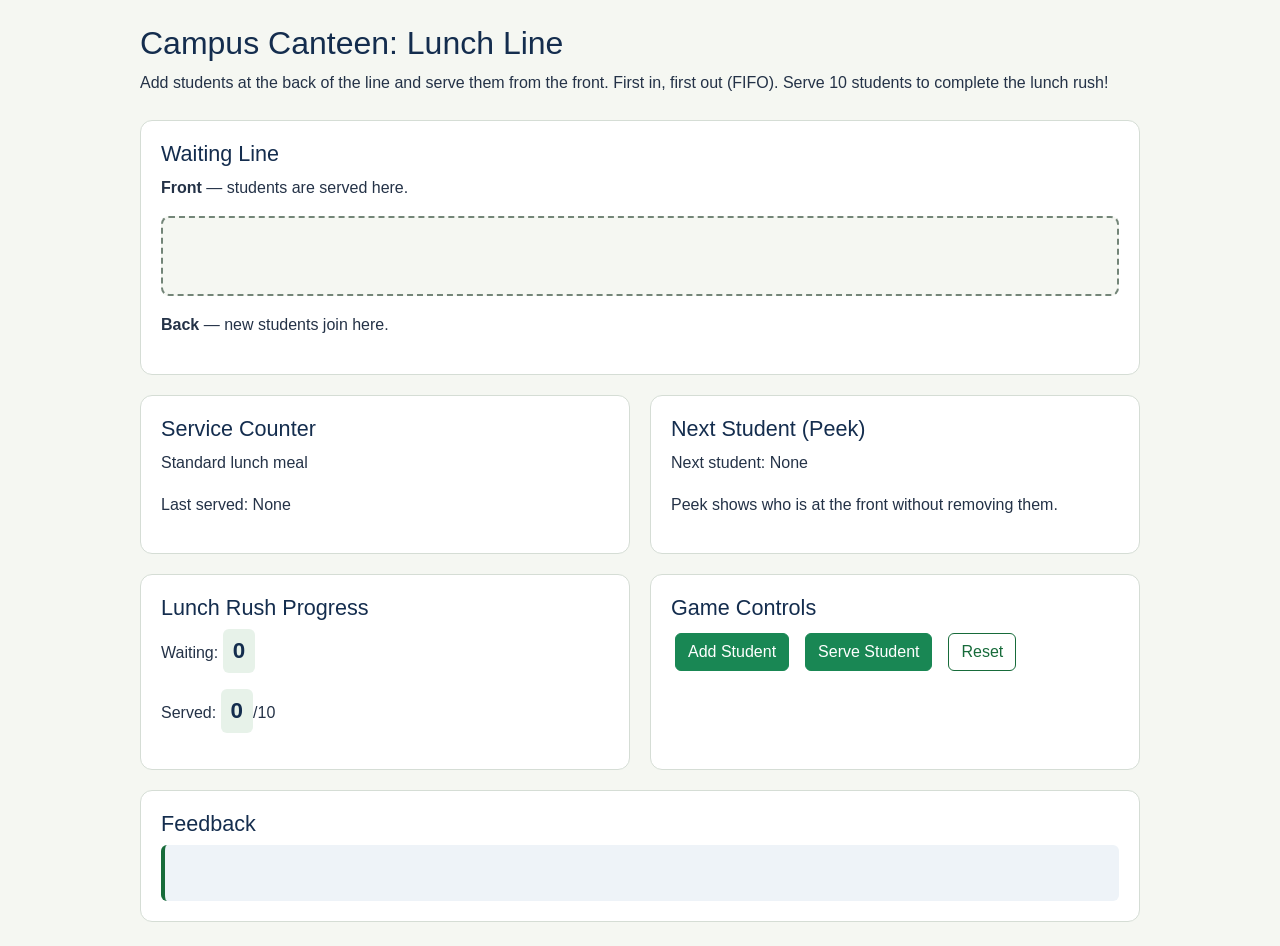
==== index.html @ f8a42c88 "Bring local Bootstrap and jQuery into Add Student branch" ====
<!DOCTYPE html>
<html lang="en">
<head>
    <meta charset="UTF-8">
    <meta name="viewport" content="width=device-width, initial-scale=1.0">
    <title>Campus Canteen: Lunch Line</title>
    <link rel="stylesheet" href="css/vendor/bootstrap.min.css">
    <link rel="stylesheet" href="css/style.css">
    <script src="js/vendor/jquery-3.6.3.js" defer></script>
    <script src="js/game.js" defer></script>
</head>
<body>
    <header>
        <h1>Campus Canteen: Lunch Line</h1>
        <p>
        Add students at the back of the line and serve them from the front.
        First in, first out (FIFO). Serve 10 students to complete the lunch rush!
        </p>
    </header>

    <main>
        <section aria-labelledby="waiting-line-heading">
            <h2 id="waiting-line-heading">Waiting Line</h2>

            <p><strong>Front</strong> — students are served here.</p>

            <ol id="waiting-line"></ol>

            <p><strong>Back</strong> — new students join here.</p>
        </section>
        <section aria-labelledby="service-counter-heading">
            <h2 id="service-counter-heading">Service Counter</h2>
            <p>Standard lunch meal</p>
            <p>Last served: <span id="last-served">None</span></p>
        </section>

        <section aria-labelledby="next-student-heading">
            <h2 id="next-student-heading">Next Student (Peek)</h2>
            <p>Next student: <span id="next-student">None</span></p>
            <p>Peek shows who is at the front without removing them.</p>
        </section>

        <section aria-labelledby="progress-heading">
            <h2 id="progress-heading">Lunch Rush Progress</h2>
            <p>Waiting: <span id="waiting-count">0</span></p>
            <p>Served: <span id="served-count">0</span>/10</p>
        </section>

        <section aria-labelledby="controls-heading">
            <h2 id="controls-heading">Game Controls</h2>

            <div class="d-flex flex-column flex-sm-row flex-wrap gap-2">
                <button type="button" id="add-student" class="btn btn-success">
                Add Student
                </button>

                <button type="button" id="serve-student" class="btn btn-success">
                Serve Student
                </button>

                <button type="button" id="reset-game" class="btn btn-outline-success">
                Reset
                </button>
            </div>
        </section>

        <section aria-labelledby="feedback-heading">
            <h2 id="feedback-heading">Feedback</h2>
            <p id="feedback-message" role="status"></p>
        </section>

        </main>
    </body>
</html>
---- css/style.css ----
* {
  box-sizing: border-box;
}

body {
  margin: 0;
  padding: 24px 16px;
  background-color: #f5f7f2;
  color: #243247;
  font-family: Arial, Helvetica, sans-serif;
  line-height: 1.6;
}

header,
main {
  max-width: 1000px;
  margin-inline: auto;
}

header {
  margin-bottom: 24px;
}

h1,
h2 {
  color: #142d4e;
  line-height: 1.2;
}

h1 {
  font-size: 2rem;
}

h2 {
  margin-top: 0;
  font-size: 1.35rem;
}

section {
  margin-bottom: 20px;
  padding: 20px;
  background-color: #ffffff;
  border: 1px solid #d5ddd5;
  border-radius: 12px;
}

button {
  font: inherit;
  font-weight: bold;
  background-color: #176b3a;
  color: #ffffff;
  border: 2px solid transparent;
  border-radius: 8px;
  padding: 12px 18px;
  margin: 4px;
  max-width: 100%;
  cursor: pointer;
}

button:hover {
  background-color: #10512b;
}

button:focus-visible {
  outline: 3px solid #142d4e;
  outline-offset: 3px;
}

#reset-game {
  background-color: #ffffff;
  color: #176b3a;
  border-color: #176b3a;
}

#reset-game:hover {
  background-color: #e7f2e9;
}

#waiting-count,
#served-count {
  display: inline-block;
  min-width: 2ch;
  padding: 4px 10px;
  background-color: #e7f2e9;
  color: #142d4e;
  border-radius: 6px;
  font-size: 1.4rem;
  font-weight: bold;
  text-align: center;
}

#feedback-message {
  min-height: 3.5rem;
  margin-bottom: 0;
  padding: 12px;
  background-color: #eef3f8;
  color: #142d4e;
  border-left: 4px solid #176b3a;
  border-radius: 6px;
  overflow-wrap: anywhere;
}   

main {
  display: grid;
  grid-template-columns: minmax(0, 1fr);
  gap: 20px;
}

main > section {
  min-width: 0;
  margin-bottom: 0;
}

#waiting-line {
  min-height: 80px;
  padding: 16px 16px 16px 40px;
  background-color: #f5f7f2;
  border: 2px dashed #738578;
  border-radius: 8px;
}

@media (min-width: 760px) {
  main {
    grid-template-columns: repeat(2, minmax(0, 1fr));
  }

  section[aria-labelledby="waiting-line-heading"],
  section[aria-labelledby="feedback-heading"] {
    grid-column: 1 / -1;
  }
}
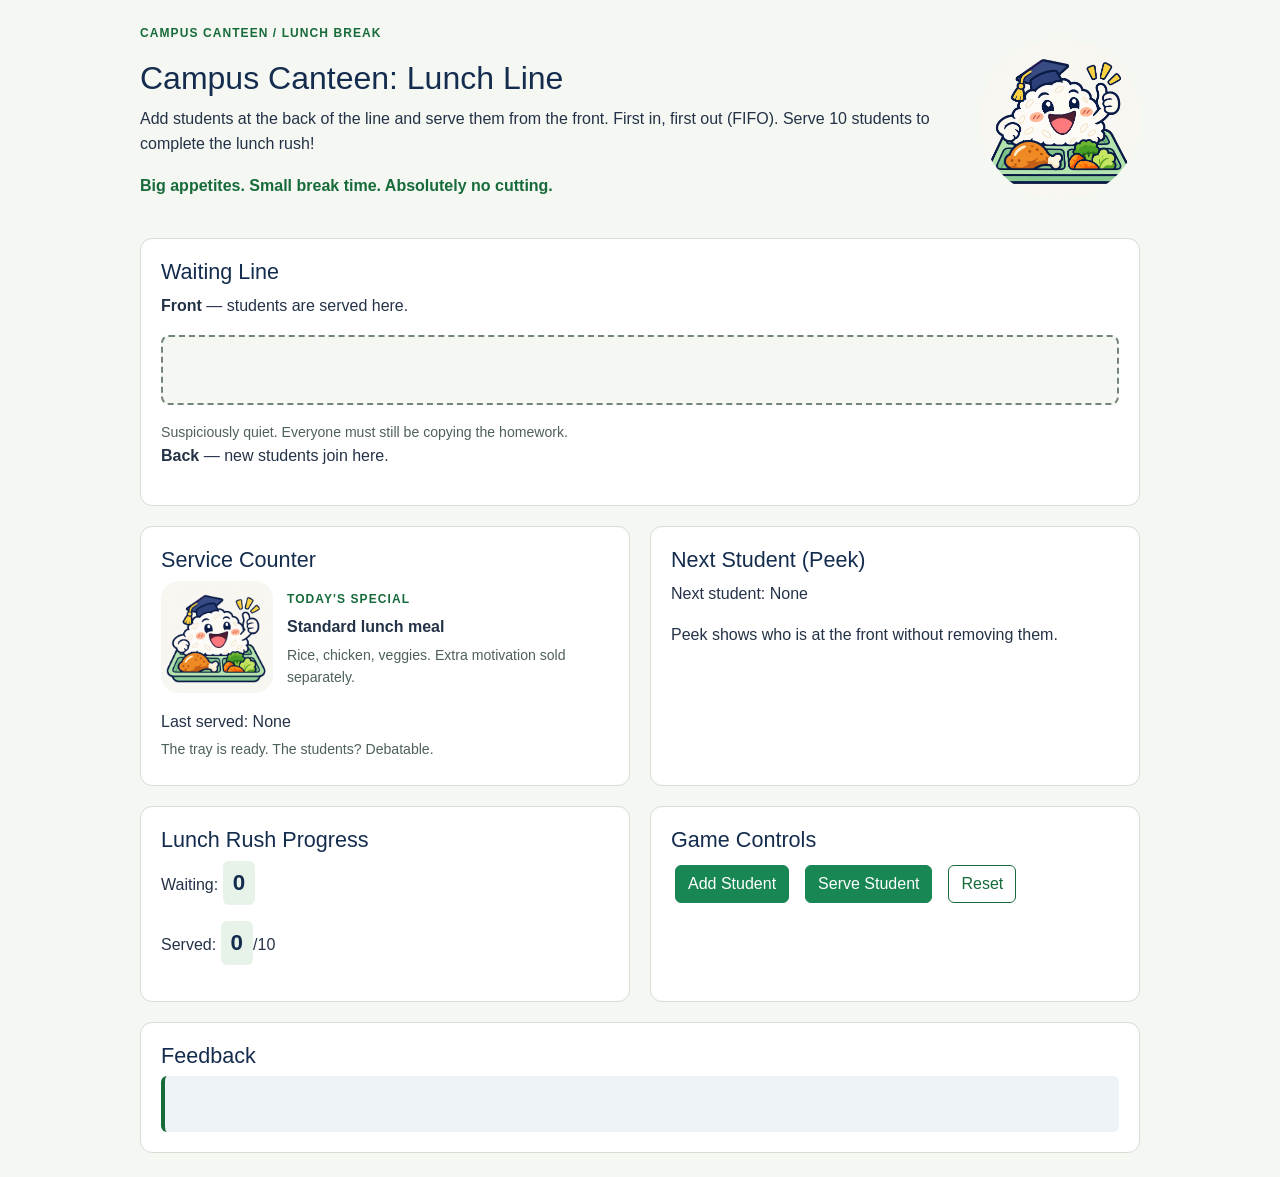
==== commit 9edcf9b4: "Add funny student portraits and lunch mascot with offline assets" ====
--- a/index.html
+++ b/index.html
@@ -10,12 +10,17 @@
     <script src="js/game.js" defer></script>
 </head>
 <body>
-    <header>
+    <header class="canteen-header">
+        <div>
+        <p class="school-label">CAMPUS CANTEEN / LUNCH BREAK</p>
         <h1>Campus Canteen: Lunch Line</h1>
         <p>
         Add students at the back of the line and serve them from the front.
         First in, first out (FIFO). Serve 10 students to complete the lunch rush!
         </p>
+        <p class="canteen-tagline">Big appetites. Small break time. Absolutely no cutting.</p>
+        </div>
+        <img class="header-mascot" src="assets/lunch-mascot.png" alt="Grinning rice mascot wearing a graduation cap on a lunch tray" width="160" height="160">
     </header>
 
     <main>
@@ -24,14 +29,22 @@
 
             <p><strong>Front</strong> — students are served here.</p>
 
-            <ol id="waiting-line"></ol>
+            <ol id="waiting-line" aria-label="Students in arrival order"></ol>
+            <p id="waiting-empty" class="canteen-aside">Suspiciously quiet. Everyone must still be copying the homework.</p>
 
             <p><strong>Back</strong> — new students join here.</p>
         </section>
         <section aria-labelledby="service-counter-heading">
             <h2 id="service-counter-heading">Service Counter</h2>
-            <p>Standard lunch meal</p>
-            <p>Last served: <span id="last-served">None</span></p>
+            <div class="counter-scene">
+                <img class="meal-mascot" src="assets/lunch-mascot.png" alt="" width="112" height="112">
+                <div><span class="menu-label">TODAY'S SPECIAL</span>
+                <p class="meal-name">Standard lunch meal</p>
+                <p class="canteen-aside">Rice, chicken, veggies. Extra motivation sold separately.</p></div>
+            </div>
+            <div class="last-served-row"><span id="served-portrait" class="student-portrait" aria-hidden="true" hidden></span>
+            <div><p>Last served: <span id="last-served">None</span></p>
+            <p id="served-joke" class="canteen-aside">The tray is ready. The students? Debatable.</p></div></div>
         </section>
 
         <section aria-labelledby="next-student-heading">
--- a/css/style.css
+++ b/css/style.css
@@ -128,4 +128,60 @@
   section[aria-labelledby="feedback-heading"] {
     grid-column: 1 / -1;
   }
-}+}
+/* Long queues stay readable without moving the controls far down the page. */
+#waiting-line {
+  max-height: 300px;
+  overflow-y: auto;
+}
+
+.student-card {
+  margin-bottom: 8px;
+  border-radius: 6px;
+  font-weight: bold;
+}
+
+button:disabled {
+  cursor: not-allowed;
+}
+
+#feedback-message.game-complete {
+  background-color: #e7f2e9;
+  color: #10512b;
+  font-weight: bold;
+}
+
+/* Locally bundled cartoon art; queue position is always the numbered list order. */
+.canteen-header { display: flex; align-items: center; gap: 24px; }
+.canteen-header > div { flex: 1; min-width: 0; }
+.school-label, .menu-label { color: #176b3a; font-size: .75rem; font-weight: 700; letter-spacing: .09em; }
+.canteen-tagline { font-weight: 700; color: #176b3a; }
+.header-mascot { flex: 0 0 auto; object-fit: contain; border-radius: 50%; }
+.counter-scene, .last-served-row { display: flex; align-items: center; gap: 14px; }
+.counter-scene { margin-bottom: 16px; }
+.counter-scene > div, .last-served-row > div { min-width: 0; }
+.meal-mascot { object-fit: contain; border-radius: 18px; flex: 0 0 auto; }
+.meal-name { margin: 4px 0; font-weight: 700; }
+.canteen-aside { color: #4e6157; font-size: .88rem; font-weight: 400; margin-bottom: 0; }
+.last-served-row p { margin-bottom: 4px; }
+#waiting-line { padding: 12px; list-style: none; max-height: 380px; }
+#waiting-line:empty { min-height: 70px; }
+.student-card { display: flex; align-items: center; gap: 14px; padding: 10px 14px; background: #fff; border: 1px solid #d5ddd5; }
+.student-card:last-child { margin-bottom: 0; }
+.student-details { min-width: 0; }
+.student-number { display: block; color: #142d4e; }
+.student-mood { display: block; color: #4e6157; font-size: .85rem; font-weight: 400; }
+.student-portrait { display: inline-block; width: 68px; height: 68px; flex: 0 0 68px; border-radius: 16px; background-image: url('../assets/student-portraits.png'); background-size: 200% 200%; background-color: #f5f7f2; }
+.student-portrait[hidden] { display: none; }
+.portrait-0 { background-position: 0 0; }
+.portrait-1 { background-position: 100% 0; }
+.portrait-2 { background-position: 0 100%; }
+.portrait-3 { background-position: 100% 100%; }
+@media (max-width: 575px) {
+  .canteen-header { align-items: flex-start; gap: 8px; }
+  .header-mascot { width: 76px; height: 76px; }
+  .canteen-header h1 { font-size: 1.65rem; }
+  .meal-mascot { width: 76px; height: 76px; }
+  .student-card { gap: 10px; padding: 10px; }
+  .student-portrait { width: 54px; height: 54px; flex-basis: 54px; }
+}
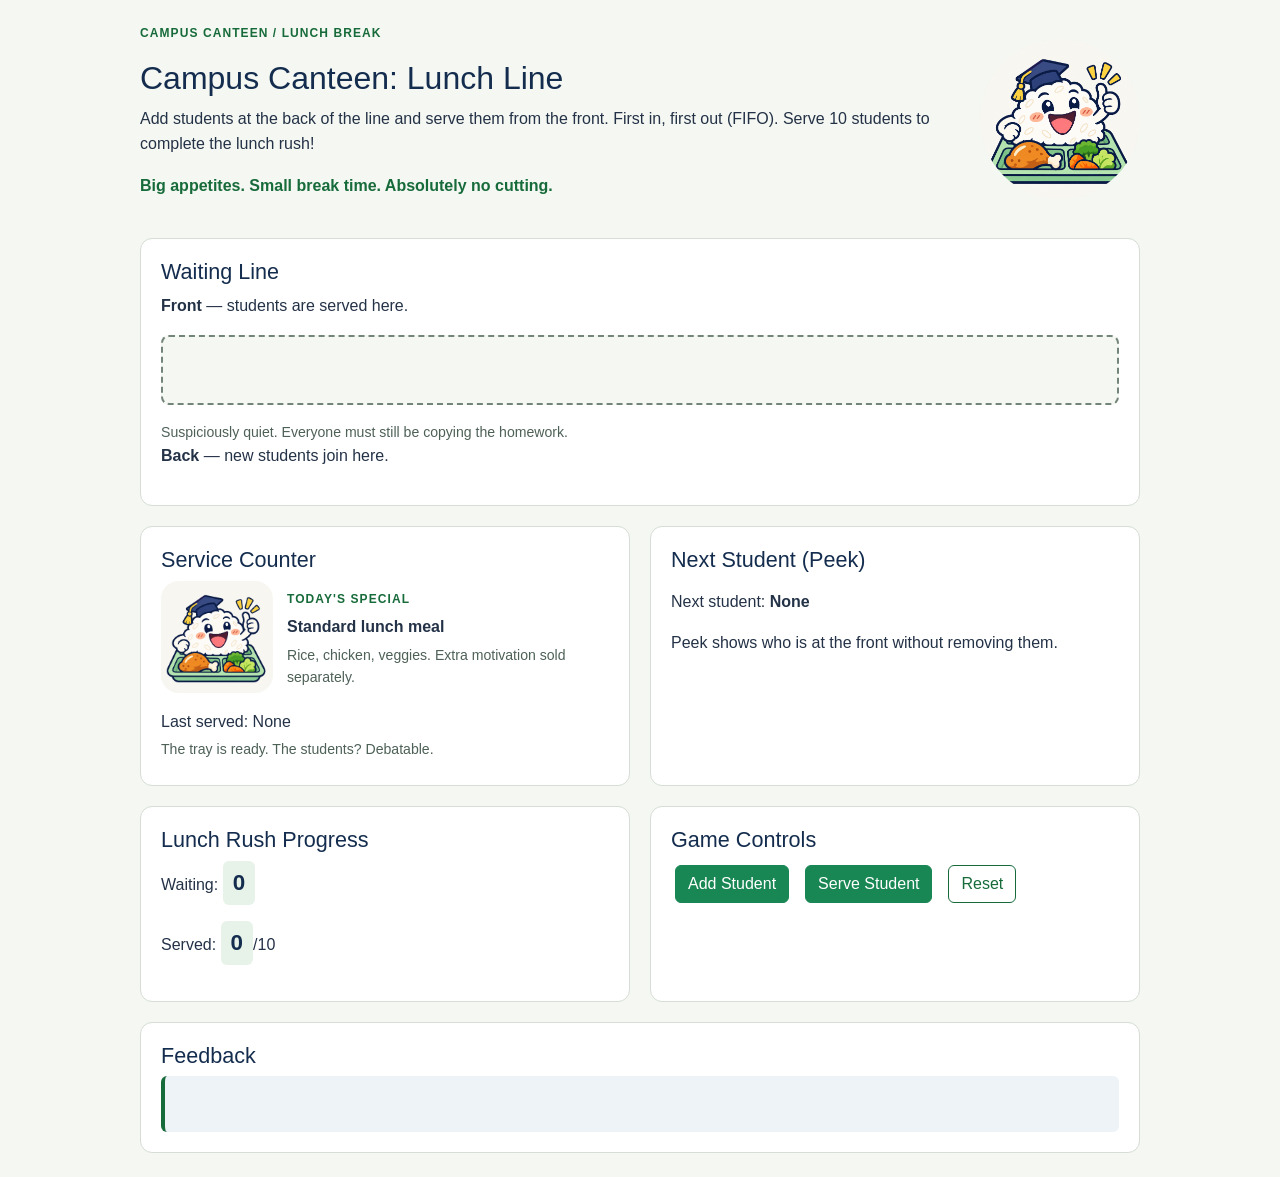
==== commit 3ffb1887: "Show a large character portrait and dialogue in Peek" ====
--- a/index.html
+++ b/index.html
@@ -49,7 +49,11 @@
 
         <section aria-labelledby="next-student-heading">
             <h2 id="next-student-heading">Next Student (Peek)</h2>
-            <p>Next student: <span id="next-student">None</span></p>
+            <div class="peek-preview">
+                <span id="peek-portrait" class="student-portrait" aria-hidden="true" hidden></span>
+                <p class="peek-name">Next student: <strong id="next-student">None</strong></p>
+                <p id="peek-dialogue" class="peek-dialogue" hidden></p>
+            </div>
             <p>Peek shows who is at the front without removing them.</p>
         </section>
 
--- a/css/style.css
+++ b/css/style.css
@@ -185,3 +185,29 @@
   .student-card { gap: 10px; padding: 10px; }
   .student-portrait { width: 54px; height: 54px; flex-basis: 54px; }
 }
+
+/* User-supplied meme photos are displayed whole; original files are unedited. */
+.portrait-0, .portrait-1, .portrait-2, .portrait-3, .portrait-4 {
+  background-size: contain;
+  background-position: center;
+  background-repeat: no-repeat;
+}
+.portrait-0 { background-image: url('../assets/member-1-meme.jpg'); }
+.portrait-1 { background-image: url('../assets/member-2-meme.jpg'); }
+.portrait-2 { background-image: url('../assets/member-3-meme.png'); }
+.student-portrait { width: 96px; height: 96px; flex-basis: 96px; border-radius: 8px; }
+.student-mood { font-size: .95rem; }
+@media (max-width: 575px) {
+  .student-portrait { width: 76px; height: 76px; flex-basis: 76px; }
+}
+
+.portrait-3 { background-image: url('../assets/member-4-meme.png'); }
+.portrait-4 { background-image: url('../assets/member-5-meme.png'); }
+.student-name { display: block; color: #142d4e; font-size: 1.05rem; font-weight: 700; }
+.student-number { font-size: .75rem; color: #4e6157; font-weight: 400; }
+
+.peek-preview { margin: 16px 0; }
+#peek-portrait { display: block; width: min(100%, 260px); height: auto; aspect-ratio: 1; margin: 0 auto 16px; border: 1px solid #d5ddd5; border-radius: 12px; }
+#peek-portrait[hidden], #peek-dialogue[hidden] { display: none; }
+.peek-name { margin-bottom: 8px; }
+.peek-dialogue { background: #e7f2e9; color: #142d4e; border-left: 4px solid #176b3a; border-radius: 6px; padding: 12px; font-size: 1.05rem; overflow-wrap: anywhere; }
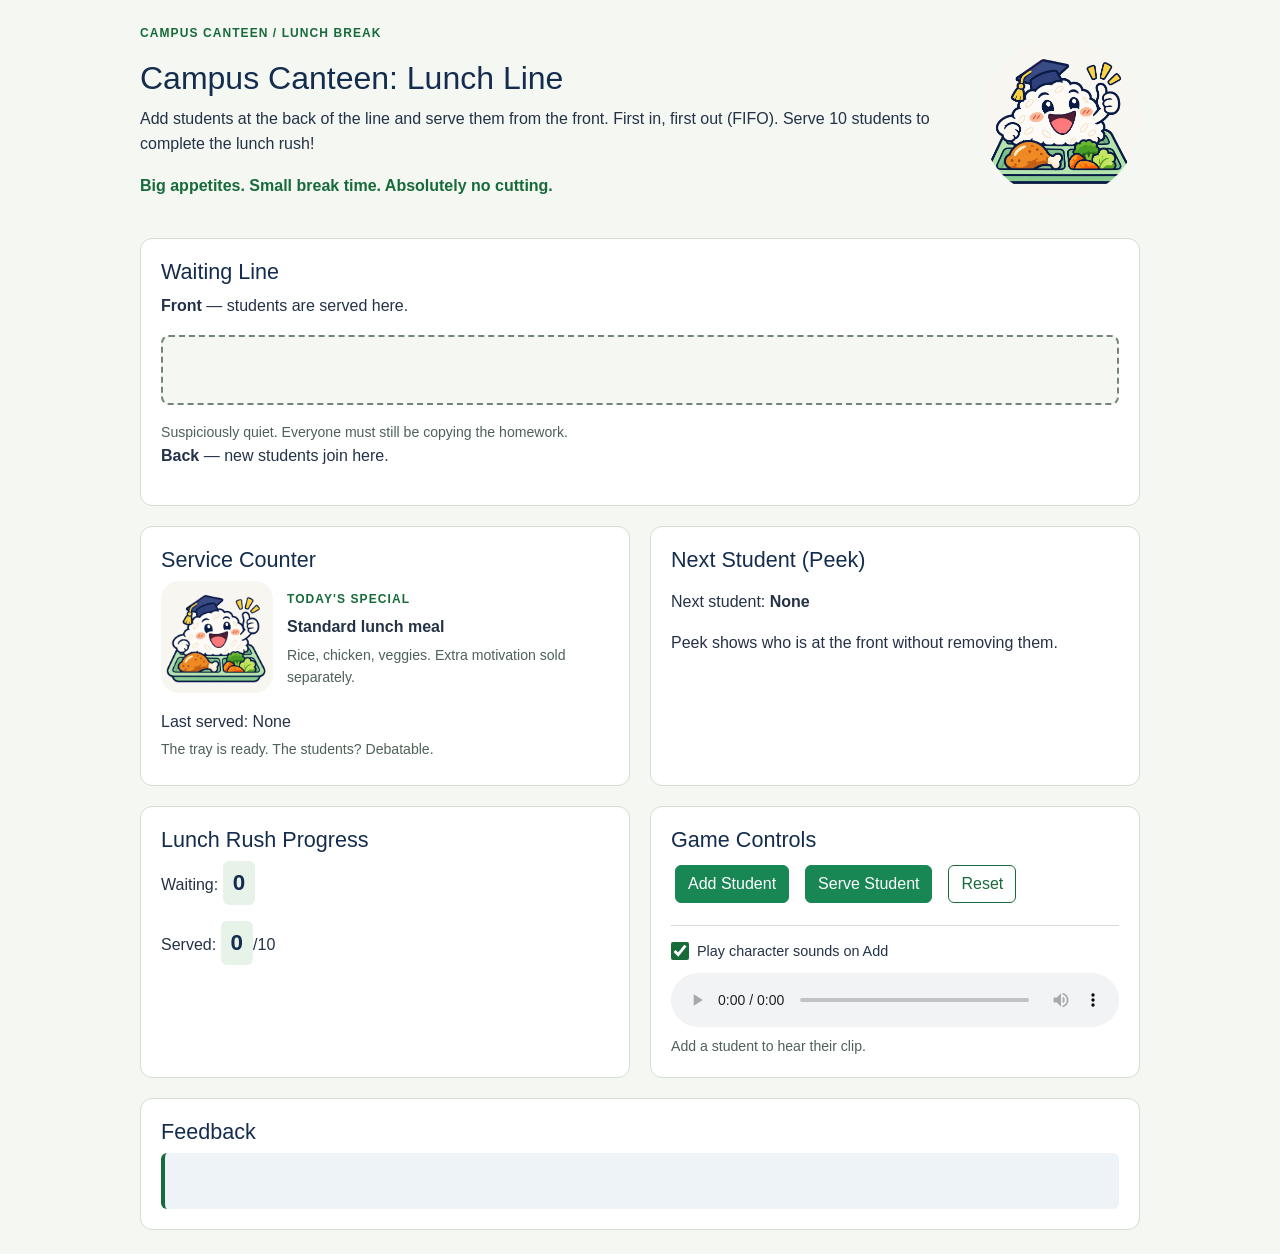
==== commit 0b5a1f2c: "Add Reden portrait and confirmed offline character audio" ====
--- a/index.html
+++ b/index.html
@@ -79,6 +79,13 @@
                 Reset
                 </button>
             </div>
+            <div class="character-sound-panel">
+                <label class="sound-toggle" for="sound-enabled">
+                    <input type="checkbox" id="sound-enabled" checked> Play character sounds on Add
+                </label>
+                <audio id="character-audio" controls preload="none" aria-label="Character music player"></audio>
+                <p id="sound-status" class="canteen-aside" role="status">Add a student to hear their clip.</p>
+            </div>
         </section>
 
         <section aria-labelledby="feedback-heading">
--- a/css/style.css
+++ b/css/style.css
@@ -192,7 +192,7 @@
   background-position: center;
   background-repeat: no-repeat;
 }
-.portrait-0 { background-image: url('../assets/member-1-meme.jpg'); }
+.portrait-0 { background-image: url('../assets/member-1-reden.png'); }
 .portrait-1 { background-image: url('../assets/member-2-meme.jpg'); }
 .portrait-2 { background-image: url('../assets/member-3-meme.png'); }
 .student-portrait { width: 96px; height: 96px; flex-basis: 96px; border-radius: 8px; }
@@ -211,3 +211,8 @@
 #peek-portrait[hidden], #peek-dialogue[hidden] { display: none; }
 .peek-name { margin-bottom: 8px; }
 .peek-dialogue { background: #e7f2e9; color: #142d4e; border-left: 4px solid #176b3a; border-radius: 6px; padding: 12px; font-size: 1.05rem; overflow-wrap: anywhere; }
+
+.character-sound-panel { margin-top: 18px; border-top: 1px solid #d5ddd5; padding-top: 14px; }
+.sound-toggle { display: flex; align-items: center; gap: 8px; font-size: .9rem; margin-bottom: 10px; }
+#sound-enabled { accent-color: #176b3a; width: 18px; height: 18px; flex-shrink: 0; }
+#character-audio { display: block; width: 100%; max-width: 100%; margin-bottom: 8px; }
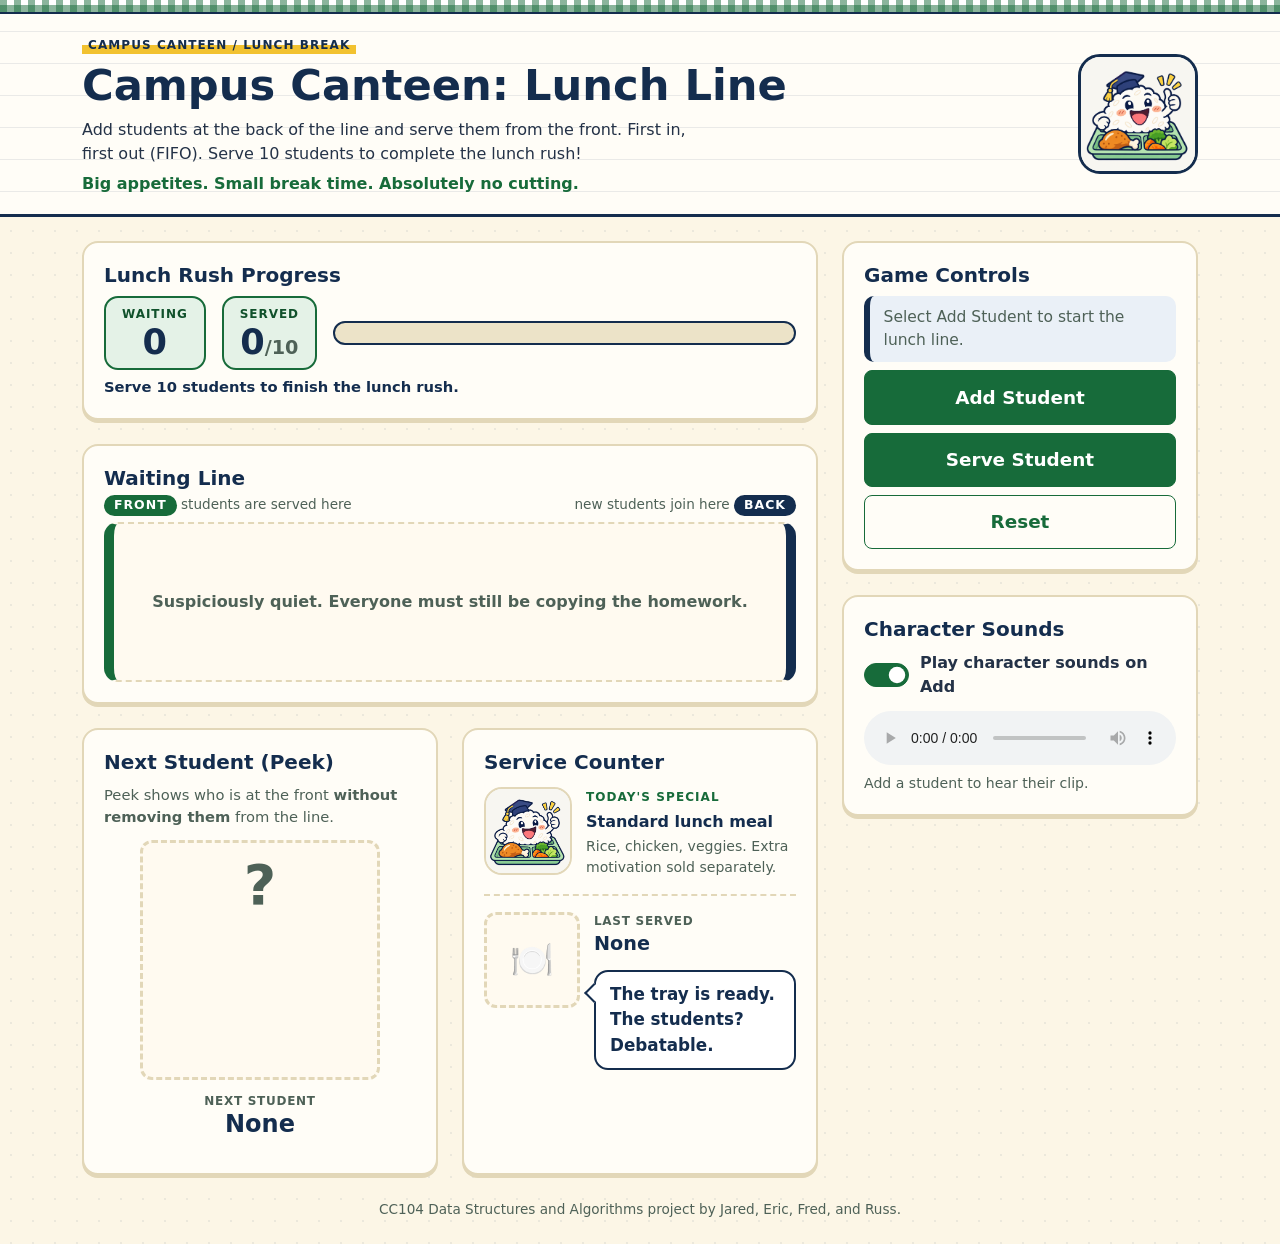
==== commit 06e173df: "Adopt approved canteen redesign with verified responsive layouts" ====
--- a/index.html
+++ b/index.html
@@ -4,95 +4,187 @@
     <meta charset="UTF-8">
     <meta name="viewport" content="width=device-width, initial-scale=1.0">
     <title>Campus Canteen: Lunch Line</title>
+    <!-- Everything is loaded from local folders, so the game works offline. -->
     <link rel="stylesheet" href="css/vendor/bootstrap.min.css">
     <link rel="stylesheet" href="css/style.css">
     <script src="js/vendor/jquery-3.6.3.js" defer></script>
     <script src="js/game.js" defer></script>
 </head>
 <body>
+    <!-- Keyboard users can jump straight to the buttons. -->
+    <a class="visually-hidden-focusable skip-link" href="#controls">Skip to game controls</a>
+
+    <!-- 1. HEADER: title, FIFO instructions, rice mascot -->
     <header class="canteen-header">
-        <div>
-        <p class="school-label">CAMPUS CANTEEN / LUNCH BREAK</p>
-        <h1>Campus Canteen: Lunch Line</h1>
-        <p>
-        Add students at the back of the line and serve them from the front.
-        First in, first out (FIFO). Serve 10 students to complete the lunch rush!
-        </p>
-        <p class="canteen-tagline">Big appetites. Small break time. Absolutely no cutting.</p>
+        <div class="container">
+            <div class="header-inner">
+                <div class="header-text">
+                    <p class="school-label d-none d-sm-inline-block">CAMPUS CANTEEN / LUNCH BREAK</p>
+                    <h1>Campus Canteen: Lunch Line</h1>
+                </div>
+                <img class="header-mascot" src="assets/lunch-mascot.png" alt="Grinning rice mascot wearing a graduation cap on a lunch tray" width="160" height="160">
+                <div class="header-copy">
+                    <p class="header-instructions">
+                        Add students at the back of the line and serve them from the front.
+                        First in, first out (FIFO). Serve 10 students to complete the lunch rush!
+                    </p>
+                    <!-- hidden on phones to keep the waiting line near the top of the screen -->
+                    <p class="canteen-tagline d-none d-sm-block">Big appetites. Small break time. Absolutely no cutting.</p>
+                </div>
+            </div>
         </div>
-        <img class="header-mascot" src="assets/lunch-mascot.png" alt="Grinning rice mascot wearing a graduation cap on a lunch tray" width="160" height="160">
     </header>
 
-    <main>
-        <section aria-labelledby="waiting-line-heading">
-            <h2 id="waiting-line-heading">Waiting Line</h2>
+    <main class="container">
+        <!-- Bootstrap grid: two columns on desktop (game on the left, controls on the right),
+             one column on phones (the controls become a bar at the bottom of the screen). -->
+        <div class="row g-4">
 
-            <p><strong>Front</strong> — students are served here.</p>
+            <div class="col-lg-8">
+                <div class="main-stack">
 
-            <ol id="waiting-line" aria-label="Students in arrival order"></ol>
-            <p id="waiting-empty" class="canteen-aside">Suspiciously quiet. Everyone must still be copying the homework.</p>
+                    <!-- 2. PROGRESS: waiting count, served count out of 10, success state -->
+                    <section id="progress-section" class="card canteen-card scoreboard" aria-labelledby="progress-heading">
+                        <div class="card-body">
+                            <!-- On phones this heading is hidden visually (screen readers still read it) to save space. -->
+                            <h2 id="progress-heading" class="section-title title-sm-up">Lunch Rush Progress</h2>
+                            <div class="row g-2 g-sm-3 align-items-center flex-nowrap">
+                                <div class="col-auto">
+                                    <div class="stat-tile">
+                                        <span class="stat-label">Waiting</span>
+                                        <span class="stat-value"><span id="waiting-count">0</span></span>
+                                    </div>
+                                </div>
+                                <div class="col-auto">
+                                    <div class="stat-tile">
+                                        <span class="stat-label">Served</span>
+                                        <span class="stat-value"><span id="served-count">0</span><span class="stat-target">/<span id="served-target">10</span></span></span>
+                                    </div>
+                                </div>
+                                <div class="col">
+                                    <div id="served-progress-track" class="progress" role="progressbar" aria-label="Students served" aria-valuenow="0" aria-valuemin="0" aria-valuemax="10" aria-valuetext="0 of 10 students served">
+                                        <div id="served-progress-bar" class="progress-bar" style="width: 0%"></div>
+                                    </div>
+                                </div>
+                            </div>
+                            <p id="progress-caption" class="progress-caption">Serve 10 students to finish the lunch rush.</p>
+                            <!-- Success state: only shown after 10 successful serves. -->
+                            <div id="success-banner" class="alert alert-success success-banner" hidden>
+                                <strong>Success!</strong> All 10 students are fed. The lunch rush is complete!
+                            </div>
+                        </div>
+                    </section>
 
-            <p><strong>Back</strong> — new students join here.</p>
-        </section>
-        <section aria-labelledby="service-counter-heading">
-            <h2 id="service-counter-heading">Service Counter</h2>
-            <div class="counter-scene">
-                <img class="meal-mascot" src="assets/lunch-mascot.png" alt="" width="112" height="112">
-                <div><span class="menu-label">TODAY'S SPECIAL</span>
-                <p class="meal-name">Standard lunch meal</p>
-                <p class="canteen-aside">Rice, chicken, veggies. Extra motivation sold separately.</p></div>
+                    <!-- 3. WAITING LINE: cards in arrival order, Front on the left, Back on the right -->
+                    <section id="waiting-section" class="card canteen-card" aria-labelledby="waiting-line-heading">
+                        <div class="card-body">
+                            <div class="d-flex flex-wrap justify-content-between align-items-baseline column-gap-3 lane-title-row">
+                                <h2 id="waiting-line-heading" class="section-title">Waiting Line</h2>
+                                <p id="lane-hint" class="lane-hint" hidden>Scroll sideways to see more</p>
+                            </div>
+
+                            <!-- Shorter wording on phones so each caption fits on one line. -->
+                            <div class="lane-ends">
+                                <p class="lane-end lane-end-front"><span class="end-flag end-flag-front">Front</span> <span class="d-none d-sm-inline">students are </span>served here</p>
+                                <p class="lane-end lane-end-back"><span class="d-none d-sm-inline">new students </span>join here <span class="end-flag end-flag-back">Back</span></p>
+                            </div>
+
+                            <div class="lane-frame">
+                                <!-- tabindex lets keyboard users scroll a long line with the arrow keys -->
+                                <ol id="waiting-line" class="lane" aria-label="Students in arrival order, front of the line first" tabindex="0"></ol>
+                                <p id="waiting-empty" class="lane-empty">Suspiciously quiet. Everyone must still be copying the homework.</p>
+                            </div>
+                        </div>
+                    </section>
+
+                    <div class="row g-4">
+                        <!-- 4. NEXT STUDENT (PEEK): front of the line, not removed -->
+                        <div class="col-md-6">
+                            <section class="card canteen-card h-100" aria-labelledby="next-student-heading">
+                                <div class="card-body">
+                                    <h2 id="next-student-heading" class="section-title">Next Student (Peek)</h2>
+                                    <p class="explainer">Peek shows who is at the front <strong>without removing them</strong> from the line.</p>
+                                    <div class="peek-preview">
+                                        <div id="peek-placeholder" class="portrait-placeholder" aria-hidden="true">?</div>
+                                        <span id="peek-portrait" class="student-portrait" aria-hidden="true" hidden></span>
+                                        <p class="peek-name"><span class="small-label">Next student</span> <strong id="next-student">None</strong></p>
+                                        <p id="peek-dialogue" class="peek-dialogue speech-bubble bubble-up" hidden></p>
+                                    </div>
+                                </div>
+                            </section>
+                        </div>
+
+                        <!-- 5. SERVICE COUNTER: one standard meal and the last student served -->
+                        <div class="col-md-6">
+                            <section class="card canteen-card h-100" aria-labelledby="service-counter-heading">
+                                <div class="card-body">
+                                    <h2 id="service-counter-heading" class="section-title">Service Counter</h2>
+                                    <div class="counter-scene">
+                                        <img class="meal-mascot" src="assets/lunch-mascot.png" alt="" width="112" height="112">
+                                        <div>
+                                            <span class="menu-label">TODAY'S SPECIAL</span>
+                                            <p class="meal-name">Standard lunch meal</p>
+                                            <p class="canteen-aside">Rice, chicken, veggies. Extra motivation sold separately.</p>
+                                        </div>
+                                    </div>
+                                    <div class="last-served-row">
+                                        <div id="served-placeholder" class="portrait-placeholder portrait-placeholder-small" aria-hidden="true">🍽️</div>
+                                        <span id="served-portrait" class="student-portrait" aria-hidden="true" hidden></span>
+                                        <div class="last-served-text">
+                                            <p class="last-served-label"><span class="small-label">Last served</span> <strong id="last-served">None</strong></p>
+                                            <p id="served-joke" class="speech-bubble bubble-left">The tray is ready. The students? Debatable.</p>
+                                        </div>
+                                    </div>
+                                </div>
+                            </section>
+                        </div>
+                    </div>
+
+                </div>
             </div>
-            <div class="last-served-row"><span id="served-portrait" class="student-portrait" aria-hidden="true" hidden></span>
-            <div><p>Last served: <span id="last-served">None</span></p>
-            <p id="served-joke" class="canteen-aside">The tray is ready. The students? Debatable.</p></div></div>
-        </section>
 
-        <section aria-labelledby="next-student-heading">
-            <h2 id="next-student-heading">Next Student (Peek)</h2>
-            <div class="peek-preview">
-                <span id="peek-portrait" class="student-portrait" aria-hidden="true" hidden></span>
-                <p class="peek-name">Next student: <strong id="next-student">None</strong></p>
-                <p id="peek-dialogue" class="peek-dialogue" hidden></p>
+            <div class="col-lg-4">
+                <aside class="sidebar" aria-label="Game controls and sound">
+
+                    <!-- 6. CONTROLS + FEEDBACK. On phones this section is pinned to the bottom of
+                         the screen so the buttons never scroll away from the waiting line. -->
+                    <section id="controls" class="card canteen-card controls-dock" aria-labelledby="controls-heading">
+                        <div class="card-body dock-inner">
+                            <h2 id="controls-heading" class="section-title d-none d-lg-block">Game Controls</h2>
+                            <h3 id="feedback-heading" class="visually-hidden">Feedback</h3>
+                            <p id="feedback-message" class="feedback" role="status" aria-labelledby="feedback-heading"></p>
+
+                            <div class="control-buttons">
+                                <button type="button" id="add-student" class="btn btn-success btn-lg">Add Student</button>
+                                <button type="button" id="serve-student" class="btn btn-success btn-lg">Serve Student</button>
+                                <button type="button" id="reset-game" class="btn btn-outline-success btn-lg">Reset</button>
+                            </div>
+                        </div>
+                    </section>
+
+                    <!-- Character sounds -->
+                    <section class="card canteen-card sound-card" aria-labelledby="sound-heading">
+                        <div class="card-body character-sound-panel">
+                            <h2 id="sound-heading" class="section-title">Character Sounds</h2>
+                            <div class="form-check form-switch sound-toggle">
+                                <input class="form-check-input" type="checkbox" role="switch" id="sound-enabled" checked>
+                                <label class="form-check-label" for="sound-enabled">Play character sounds on Add</label>
+                            </div>
+                            <audio id="character-audio" controls preload="none" aria-label="Character music player"></audio>
+                            <p id="sound-status" class="canteen-aside" role="status">Add a student to hear their clip.</p>
+                        </div>
+                    </section>
+
+                </aside>
             </div>
-            <p>Peek shows who is at the front without removing them.</p>
-        </section>
 
-        <section aria-labelledby="progress-heading">
-            <h2 id="progress-heading">Lunch Rush Progress</h2>
-            <p>Waiting: <span id="waiting-count">0</span></p>
-            <p>Served: <span id="served-count">0</span>/10</p>
-        </section>
+        </div>
+    </main>
 
-        <section aria-labelledby="controls-heading">
-            <h2 id="controls-heading">Game Controls</h2>
-
-            <div class="d-flex flex-column flex-sm-row flex-wrap gap-2">
-                <button type="button" id="add-student" class="btn btn-success">
-                Add Student
-                </button>
-
-                <button type="button" id="serve-student" class="btn btn-success">
-                Serve Student
-                </button>
-
-                <button type="button" id="reset-game" class="btn btn-outline-success">
-                Reset
-                </button>
-            </div>
-            <div class="character-sound-panel">
-                <label class="sound-toggle" for="sound-enabled">
-                    <input type="checkbox" id="sound-enabled" checked> Play character sounds on Add
-                </label>
-                <audio id="character-audio" controls preload="none" aria-label="Character music player"></audio>
-                <p id="sound-status" class="canteen-aside" role="status">Add a student to hear their clip.</p>
-            </div>
-        </section>
-
-        <section aria-labelledby="feedback-heading">
-            <h2 id="feedback-heading">Feedback</h2>
-            <p id="feedback-message" role="status"></p>
-        </section>
-
-        </main>
-    </body>
-</html>+    <footer class="canteen-footer">
+        <div class="container">
+            <p>CC104 Data Structures and Algorithms project by Jared, Eric, Fred, and Russ.</p>
+        </div>
+    </footer>
+</body>
+</html>
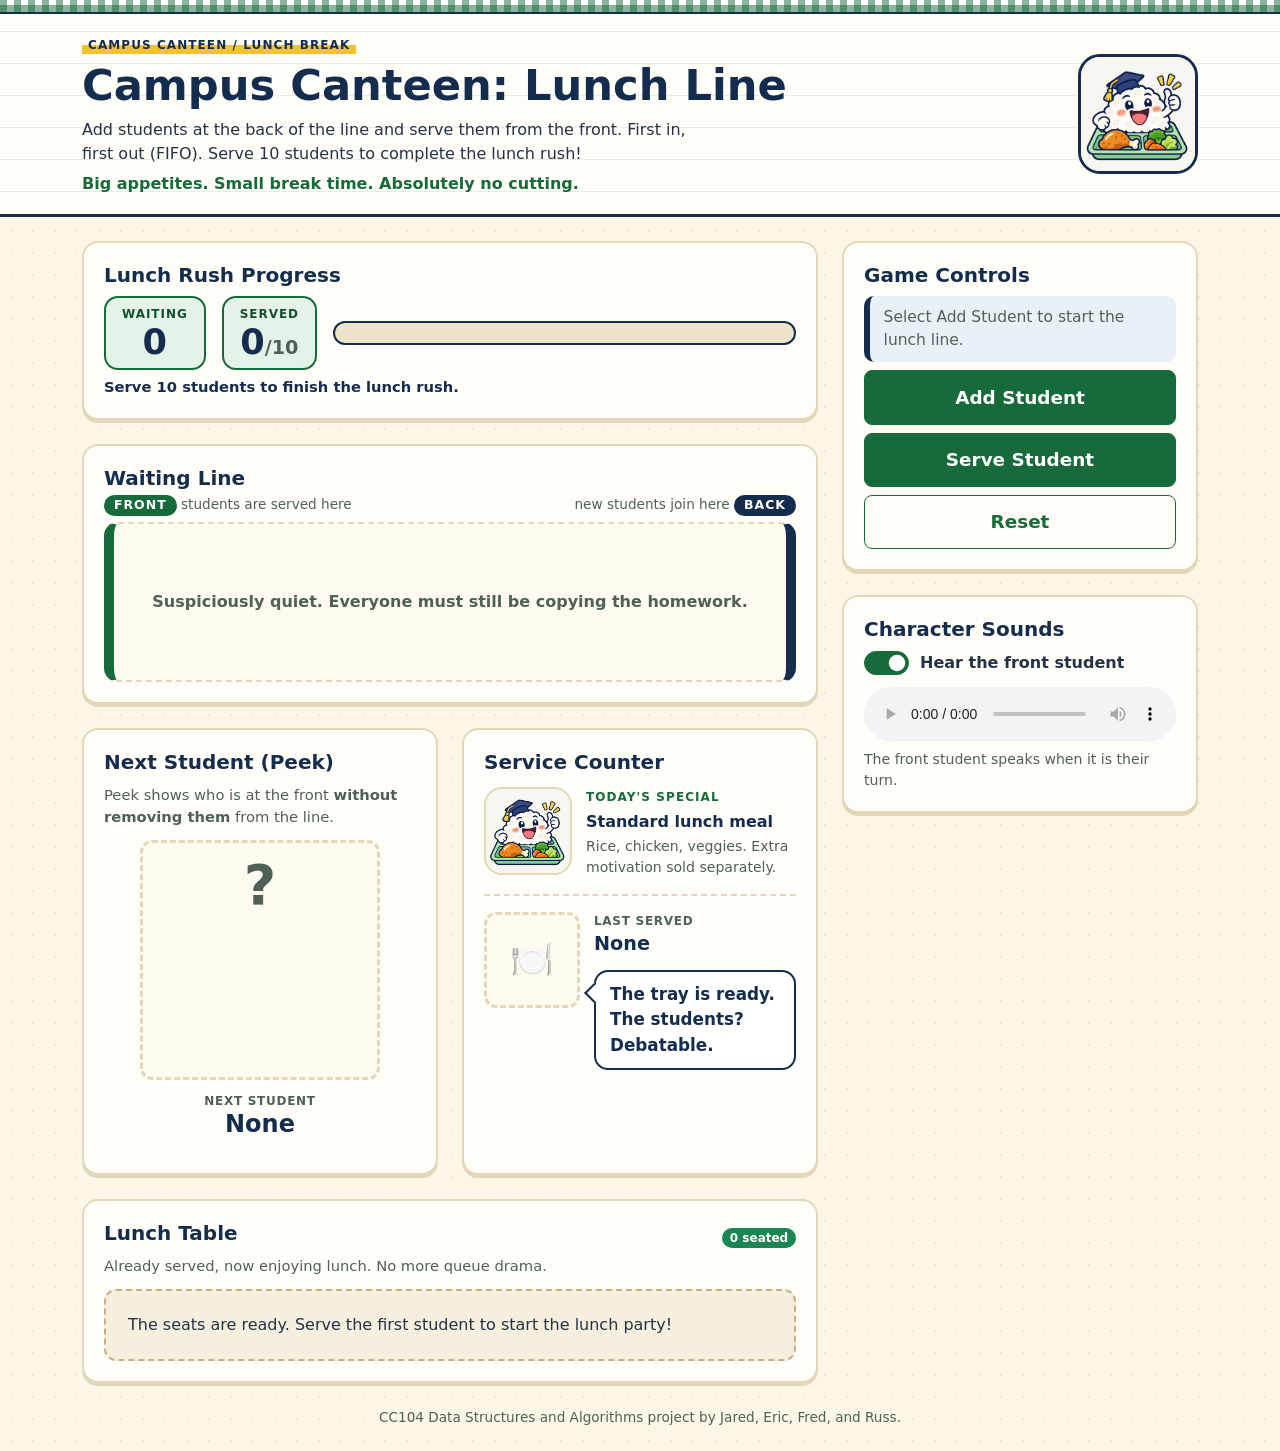
==== commit 4f24ffec: "Play only the front student voice and seat served students at lunch" ====
--- a/index.html
+++ b/index.html
@@ -140,6 +140,17 @@
                         </div>
                     </div>
 
+                    <section id="lunch-section" class="card canteen-card" aria-labelledby="lunch-heading">
+                        <div class="card-body">
+                            <div class="d-flex justify-content-between align-items-center gap-2">
+                                <h2 id="lunch-heading" class="section-title">Lunch Table</h2>
+                                <span class="badge rounded-pill text-bg-success"><span id="lunch-count">0</span> seated</span>
+                            </div>
+                            <p class="explainer">Already served, now enjoying lunch. No more queue drama.</p>
+                            <p id="lunch-empty" class="lunch-empty">The seats are ready. Serve the first student to start the lunch party!</p>
+                            <ol id="lunch-guests" class="lunch-table" aria-label="Served students eating lunch, in serving order" hidden></ol>
+                        </div>
+                    </section>
                 </div>
             </div>
 
@@ -168,10 +179,10 @@
                             <h2 id="sound-heading" class="section-title">Character Sounds</h2>
                             <div class="form-check form-switch sound-toggle">
                                 <input class="form-check-input" type="checkbox" role="switch" id="sound-enabled" checked>
-                                <label class="form-check-label" for="sound-enabled">Play character sounds on Add</label>
+                                <label class="form-check-label" for="sound-enabled">Hear the front student</label>
                             </div>
                             <audio id="character-audio" controls preload="none" aria-label="Character music player"></audio>
-                            <p id="sound-status" class="canteen-aside" role="status">Add a student to hear their clip.</p>
+                            <p id="sound-status" class="canteen-aside" role="status">The front student speaks when it is their turn.</p>
                         </div>
                     </section>
 
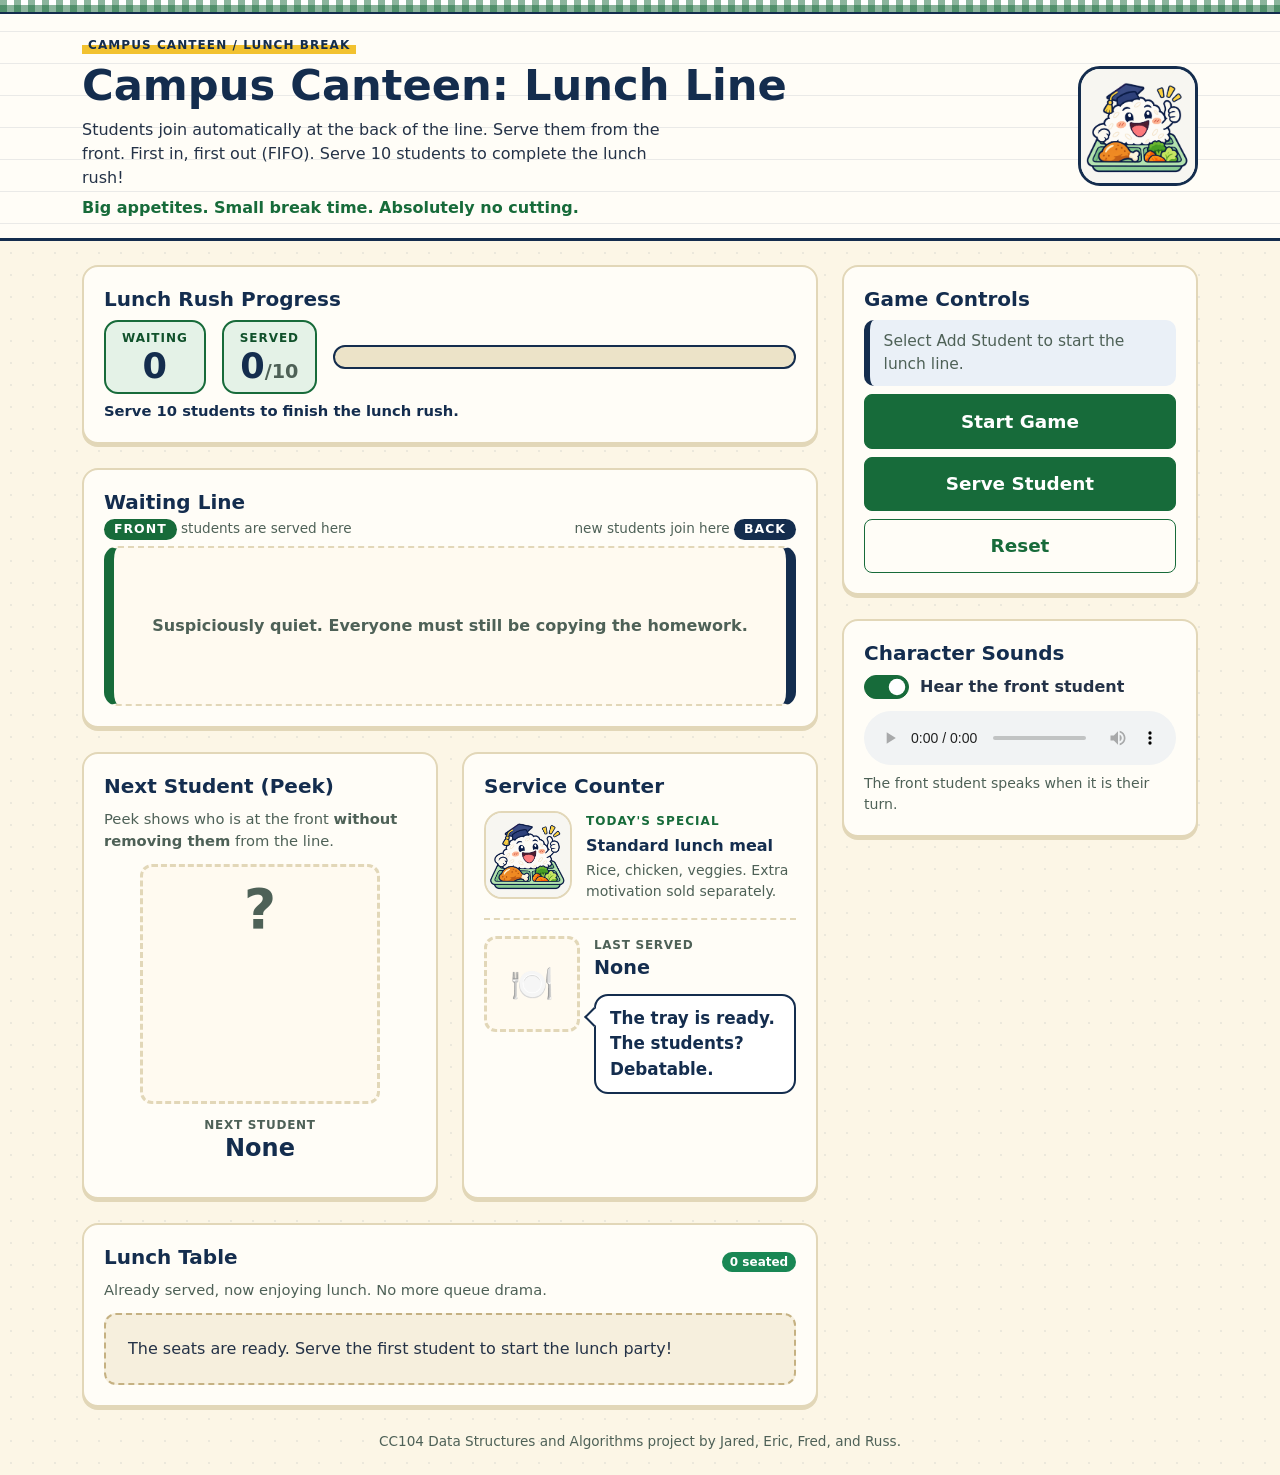
==== commit 724bf871: "Start timed student arrivals" ====
--- a/index.html
+++ b/index.html
@@ -25,7 +25,7 @@
                 <img class="header-mascot" src="assets/lunch-mascot.png" alt="Grinning rice mascot wearing a graduation cap on a lunch tray" width="160" height="160">
                 <div class="header-copy">
                     <p class="header-instructions">
-                        Add students at the back of the line and serve them from the front.
+                        Students join automatically at the back of the line. Serve them from the front.
                         First in, first out (FIFO). Serve 10 students to complete the lunch rush!
                     </p>
                     <!-- hidden on phones to keep the waiting line near the top of the screen -->
@@ -166,7 +166,7 @@
                             <p id="feedback-message" class="feedback" role="status" aria-labelledby="feedback-heading"></p>
 
                             <div class="control-buttons">
-                                <button type="button" id="add-student" class="btn btn-success btn-lg">Add Student</button>
+                                <button type="button" id="start-game" class="btn btn-success btn-lg">Start Game</button>
                                 <button type="button" id="serve-student" class="btn btn-success btn-lg">Serve Student</button>
                                 <button type="button" id="reset-game" class="btn btn-outline-success btn-lg">Reset</button>
                             </div>
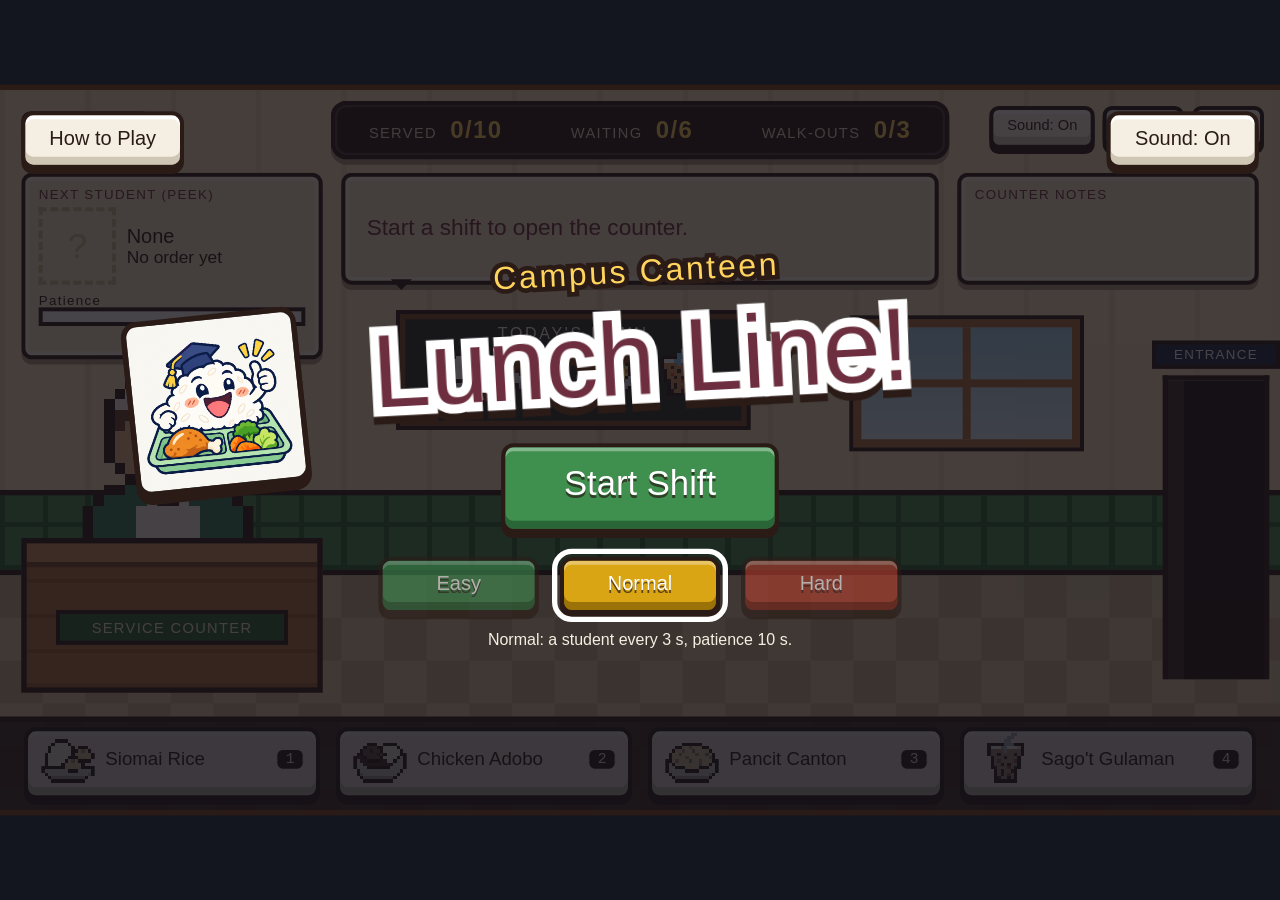
==== commit 9b0bb414: "Redo the game as a canteen shift with walking students and food orders Students arrive on their own," ====
--- a/index.html
+++ b/index.html
@@ -1,201 +1,171 @@
-<!DOCTYPE html>
+<!doctype html>
 <html lang="en">
 <head>
-    <meta charset="UTF-8">
-    <meta name="viewport" content="width=device-width, initial-scale=1.0">
+    <meta charset="utf-8">
+    <meta name="viewport" content="width=device-width, initial-scale=1">
     <title>Campus Canteen: Lunch Line</title>
-    <!-- Everything is loaded from local folders, so the game works offline. -->
     <link rel="stylesheet" href="css/vendor/bootstrap.min.css">
     <link rel="stylesheet" href="css/style.css">
     <script src="js/vendor/jquery-3.6.3.js" defer></script>
+    <script src="js/sprites.js" defer></script>
     <script src="js/game.js" defer></script>
 </head>
 <body>
-    <!-- Keyboard users can jump straight to the buttons. -->
-    <a class="visually-hidden-focusable skip-link" href="#controls">Skip to game controls</a>
+<!-- The whole game is one fixed 960 x 540 "stage" that js/game.js scales to fit the window. -->
+<main id="stage-wrap">
+<div id="stage">
 
-    <!-- 1. HEADER: title, FIFO instructions, rice mascot -->
-    <header class="canteen-header">
-        <div class="container">
-            <div class="header-inner">
-                <div class="header-text">
-                    <p class="school-label d-none d-sm-inline-block">CAMPUS CANTEEN / LUNCH BREAK</p>
-                    <h1>Campus Canteen: Lunch Line</h1>
-                </div>
-                <img class="header-mascot" src="assets/lunch-mascot.png" alt="Grinning rice mascot wearing a graduation cap on a lunch tray" width="160" height="160">
-                <div class="header-copy">
-                    <p class="header-instructions">
-                        Students join automatically at the back of the line. Serve them from the front.
-                        First in, first out (FIFO). Serve 10 students to complete the lunch rush!
-                    </p>
-                    <!-- hidden on phones to keep the waiting line near the top of the screen -->
-                    <p class="canteen-tagline d-none d-sm-block">Big appetites. Small break time. Absolutely no cutting.</p>
-                </div>
-            </div>
+    <!-- ================= BACKGROUND SCENE (decoration only) ================= -->
+    <div id="scene" aria-hidden="true">
+        <div class="wall"></div>
+        <div class="wall-tiles"></div>
+        <div class="floor"></div>
+
+        <div class="menu-board">
+            <span class="menu-board-title">TODAY'S MENU</span>
+            <span class="menu-board-items" id="menu-board-items"></span>
+        </div>
+        <div class="window"><i></i><i></i></div>
+
+        <div class="door">
+            <span class="door-sign">ENTRANCE</span>
+        </div>
+
+        <img class="server" id="server-sprite" alt="">
+        <div class="counter">
+            <span class="counter-sign">SERVICE COUNTER</span>
+        </div>
+        <img class="counter-plate" id="counter-plate" alt="" hidden>
+    </div>
+
+    <!-- ================= WAITING LINE ================= -->
+    <!-- One .student element per customer in the queue, drawn in arrival order. -->
+    <section id="line-area" aria-label="Waiting line">
+        <div id="line"></div>
+        <span class="lane-tag tag-front" id="tag-front">&#9650; FRONT</span>
+        <span class="lane-tag tag-rear" id="tag-rear" hidden>&#9650; REAR</span>
+        <p id="waiting-empty" class="waiting-empty">The line is empty.</p>
+        <div id="float-layer" aria-hidden="true"></div>
+    </section>
+
+    <!-- ================= TOP BAR: progress and controls ================= -->
+    <header id="hud">
+        <span class="mode-badge">Mode: <strong id="mode-label">Normal</strong></span>
+
+        <div class="hud-pill" id="progress-section">
+            <span class="hud-stat">SERVED
+                <strong><span id="served-count">0</span>/<span id="served-target">10</span></strong>
+            </span>
+            <span class="hud-stat">WAITING
+                <strong><span id="waiting-count">0</span>/<span id="waiting-limit">6</span></strong>
+            </span>
+            <span class="hud-stat">WALK-OUTS
+                <strong><span id="angry-count">0</span>/<span id="angry-limit">3</span></strong>
+            </span>
+        </div>
+
+        <div class="hud-buttons">
+            <button type="button" class="px-btn px-btn-small px-btn-cream sound-toggle" aria-pressed="true">Sound: On</button>
+            <button type="button" class="px-btn px-btn-small px-btn-cream" id="restart-shift">Restart</button>
+            <button type="button" class="px-btn px-btn-small px-btn-cream" id="reset-game">Menu</button>
         </div>
     </header>
 
-    <main class="container">
-        <!-- Bootstrap grid: two columns on desktop (game on the left, controls on the right),
-             one column on phones (the controls become a bar at the bottom of the screen). -->
-        <div class="row g-4">
+    <!-- ================= PEEK: the front student, without removing them ================= -->
+    <aside id="peek-panel" class="px-panel" aria-label="Next student (peek)">
+        <h2 class="panel-title">NEXT STUDENT (PEEK)</h2>
+        <div class="peek-row d-flex align-items-center gap-2">
+            <span id="peek-portrait" class="student-portrait" hidden></span>
+            <span id="peek-placeholder" class="peek-placeholder">?</span>
+            <div class="peek-text">
+                <strong id="next-student">None</strong>
+                <span id="next-order">No order yet</span>
+            </div>
+        </div>
+        <div class="patience-label">Patience</div>
+        <div class="patience-track" id="patience-track" role="progressbar"
+             aria-label="Front student patience" aria-valuemin="0" aria-valuemax="100" aria-valuenow="0">
+            <div class="patience-bar" id="patience-bar"></div>
+        </div>
+    </aside>
 
-            <div class="col-lg-8">
-                <div class="main-stack">
+    <!-- ================= ORDER: what the front student is saying ================= -->
+    <section id="order-bubble" class="px-panel" aria-label="Current order">
+        <p id="order-text">Start a shift to open the counter.</p>
+    </section>
 
-                    <!-- 2. PROGRESS: waiting count, served count out of 10, success state -->
-                    <section id="progress-section" class="card canteen-card scoreboard" aria-labelledby="progress-heading">
-                        <div class="card-body">
-                            <!-- On phones this heading is hidden visually (screen readers still read it) to save space. -->
-                            <h2 id="progress-heading" class="section-title title-sm-up">Lunch Rush Progress</h2>
-                            <div class="row g-2 g-sm-3 align-items-center flex-nowrap">
-                                <div class="col-auto">
-                                    <div class="stat-tile">
-                                        <span class="stat-label">Waiting</span>
-                                        <span class="stat-value"><span id="waiting-count">0</span></span>
-                                    </div>
-                                </div>
-                                <div class="col-auto">
-                                    <div class="stat-tile">
-                                        <span class="stat-label">Served</span>
-                                        <span class="stat-value"><span id="served-count">0</span><span class="stat-target">/<span id="served-target">10</span></span></span>
-                                    </div>
-                                </div>
-                                <div class="col">
-                                    <div id="served-progress-track" class="progress" role="progressbar" aria-label="Students served" aria-valuenow="0" aria-valuemin="0" aria-valuemax="10" aria-valuetext="0 of 10 students served">
-                                        <div id="served-progress-bar" class="progress-bar" style="width: 0%"></div>
-                                    </div>
-                                </div>
-                            </div>
-                            <p id="progress-caption" class="progress-caption">Serve 10 students to finish the lunch rush.</p>
-                            <!-- Success state: only shown after 10 successful serves. -->
-                            <div id="success-banner" class="alert alert-success success-banner" hidden>
-                                <strong>Success!</strong> All 10 students are fed. The lunch rush is complete!
-                            </div>
-                        </div>
-                    </section>
+    <!-- ================= FEEDBACK: result of the last action ================= -->
+    <section id="feedback-panel" class="px-panel">
+        <h2 class="panel-title">COUNTER NOTES</h2>
+        <p id="feedback-message" role="status" aria-live="polite"></p>
+    </section>
 
-                    <!-- 3. WAITING LINE: cards in arrival order, Front on the left, Back on the right -->
-                    <section id="waiting-section" class="card canteen-card" aria-labelledby="waiting-line-heading">
-                        <div class="card-body">
-                            <div class="d-flex flex-wrap justify-content-between align-items-baseline column-gap-3 lane-title-row">
-                                <h2 id="waiting-line-heading" class="section-title">Waiting Line</h2>
-                                <p id="lane-hint" class="lane-hint" hidden>Scroll sideways to see more</p>
-                            </div>
+    <!-- ================= FOOD BUTTONS: tap to serve the FRONT student ================= -->
+    <nav id="food-bar" aria-label="Food buttons"></nav>
 
-                            <!-- Shorter wording on phones so each caption fits on one line. -->
-                            <div class="lane-ends">
-                                <p class="lane-end lane-end-front"><span class="end-flag end-flag-front">Front</span> <span class="d-none d-sm-inline">students are </span>served here</p>
-                                <p class="lane-end lane-end-back"><span class="d-none d-sm-inline">new students </span>join here <span class="end-flag end-flag-back">Back</span></p>
-                            </div>
+    <!-- One hidden player: only the front student's voice clip plays. -->
+    <audio id="character-audio" preload="none"></audio>
 
-                            <div class="lane-frame">
-                                <!-- tabindex lets keyboard users scroll a long line with the arrow keys -->
-                                <ol id="waiting-line" class="lane" aria-label="Students in arrival order, front of the line first" tabindex="0"></ol>
-                                <p id="waiting-empty" class="lane-empty">Suspiciously quiet. Everyone must still be copying the homework.</p>
-                            </div>
-                        </div>
-                    </section>
+    <!-- ================= SCREEN: main menu ================= -->
+    <section id="screen-menu" class="screen">
+        <div class="menu-corner menu-corner-left">
+            <button type="button" class="px-btn px-btn-cream" id="open-howto">How to Play</button>
+        </div>
+        <div class="menu-corner menu-corner-right">
+            <button type="button" class="px-btn px-btn-cream sound-toggle" aria-pressed="true">Sound: On</button>
+        </div>
 
-                    <div class="row g-4">
-                        <!-- 4. NEXT STUDENT (PEEK): front of the line, not removed -->
-                        <div class="col-md-6">
-                            <section class="card canteen-card h-100" aria-labelledby="next-student-heading">
-                                <div class="card-body">
-                                    <h2 id="next-student-heading" class="section-title">Next Student (Peek)</h2>
-                                    <p class="explainer">Peek shows who is at the front <strong>without removing them</strong> from the line.</p>
-                                    <div class="peek-preview">
-                                        <div id="peek-placeholder" class="portrait-placeholder" aria-hidden="true">?</div>
-                                        <span id="peek-portrait" class="student-portrait" aria-hidden="true" hidden></span>
-                                        <p class="peek-name"><span class="small-label">Next student</span> <strong id="next-student">None</strong></p>
-                                        <p id="peek-dialogue" class="peek-dialogue speech-bubble bubble-up" hidden></p>
-                                    </div>
-                                </div>
-                            </section>
-                        </div>
+        <img class="menu-mascot" src="assets/lunch-mascot.png" alt="">
+        <h1 class="logo">
+            <span class="logo-small">Campus Canteen</span>
+            <span class="logo-big">Lunch Line!</span>
+        </h1>
 
-                        <!-- 5. SERVICE COUNTER: one standard meal and the last student served -->
-                        <div class="col-md-6">
-                            <section class="card canteen-card h-100" aria-labelledby="service-counter-heading">
-                                <div class="card-body">
-                                    <h2 id="service-counter-heading" class="section-title">Service Counter</h2>
-                                    <div class="counter-scene">
-                                        <img class="meal-mascot" src="assets/lunch-mascot.png" alt="" width="112" height="112">
-                                        <div>
-                                            <span class="menu-label">TODAY'S SPECIAL</span>
-                                            <p class="meal-name">Standard lunch meal</p>
-                                            <p class="canteen-aside">Rice, chicken, veggies. Extra motivation sold separately.</p>
-                                        </div>
-                                    </div>
-                                    <div class="last-served-row">
-                                        <div id="served-placeholder" class="portrait-placeholder portrait-placeholder-small" aria-hidden="true">🍽️</div>
-                                        <span id="served-portrait" class="student-portrait" aria-hidden="true" hidden></span>
-                                        <div class="last-served-text">
-                                            <p class="last-served-label"><span class="small-label">Last served</span> <strong id="last-served">None</strong></p>
-                                            <p id="served-joke" class="speech-bubble bubble-left">The tray is ready. The students? Debatable.</p>
-                                        </div>
-                                    </div>
-                                </div>
-                            </section>
-                        </div>
-                    </div>
+        <button type="button" class="px-btn px-btn-green px-btn-big" id="start-shift">Start Shift</button>
 
-                    <section id="lunch-section" class="card canteen-card" aria-labelledby="lunch-heading">
-                        <div class="card-body">
-                            <div class="d-flex justify-content-between align-items-center gap-2">
-                                <h2 id="lunch-heading" class="section-title">Lunch Table</h2>
-                                <span class="badge rounded-pill text-bg-success"><span id="lunch-count">0</span> seated</span>
-                            </div>
-                            <p class="explainer">Already served, now enjoying lunch. No more queue drama.</p>
-                            <p id="lunch-empty" class="lunch-empty">The seats are ready. Serve the first student to start the lunch party!</p>
-                            <ol id="lunch-guests" class="lunch-table" aria-label="Served students eating lunch, in serving order" hidden></ol>
-                        </div>
-                    </section>
-                </div>
+        <div class="mode-row d-flex gap-3" role="group" aria-label="Difficulty">
+            <button type="button" class="px-btn px-btn-green mode-button" data-mode="easy" aria-pressed="false">Easy</button>
+            <button type="button" class="px-btn px-btn-gold mode-button" data-mode="normal" aria-pressed="true">Normal</button>
+            <button type="button" class="px-btn px-btn-red mode-button" data-mode="hard" aria-pressed="false">Hard</button>
+        </div>
+        <p class="mode-note" id="mode-note"></p>
+    </section>
+
+    <!-- ================= SCREEN: how to play ================= -->
+    <section id="screen-howto" class="screen screen-dim" hidden>
+        <div class="px-panel dialog">
+            <h2 class="dialog-title">How to Play</h2>
+            <ol class="howto-steps">
+                <li><strong>Start the shift.</strong> The canteen counter opens.</li>
+                <li><strong>Watch students walk in.</strong> They enter from the right (REAR) and line up toward the counter (FRONT). Each one shows the food they want.</li>
+                <li><strong>Serve the FRONT student only.</strong> Tap the matching food button. First in, first out: nobody behind them can be served first.</li>
+                <li><strong>Right food:</strong> +1 served and the line moves up. <strong>Wrong food:</strong> they stay, and their patience drops faster.</li>
+                <li><strong>Beat the patience bar.</strong> If it runs out, the student walks out angry.</li>
+                <li><strong>Win</strong> by serving 10 students. <strong>Lose</strong> after 3 walk-outs, or when a student arrives and the line is already full (6).</li>
+            </ol>
+            <p class="howto-keys">Tip: keys <kbd>1</kbd> <kbd>2</kbd> <kbd>3</kbd> <kbd>4</kbd> also press the food buttons.</p>
+            <button type="button" class="px-btn px-btn-green" id="howto-close">Got it</button>
+        </div>
+    </section>
+
+    <!-- ================= SCREEN: end of shift ================= -->
+    <section id="screen-end" class="screen screen-dim" hidden>
+        <div class="px-panel dialog dialog-end" id="end-dialog">
+            <h2 class="dialog-title" id="end-title">Shift complete!</h2>
+            <p id="end-reason"></p>
+            <ul class="end-stats list-unstyled">
+                <li>Served: <strong id="end-served">0/10</strong></li>
+                <li>Walk-outs: <strong id="end-angry">0/3</strong></li>
+                <li>Mode: <strong id="end-mode">Normal</strong></li>
+            </ul>
+            <div class="dialog-buttons d-flex gap-3 justify-content-center">
+                <button type="button" class="px-btn px-btn-green" id="play-again">Play again</button>
+                <button type="button" class="px-btn px-btn-cream" id="back-to-menu">Back to menu</button>
             </div>
+        </div>
+    </section>
 
-            <div class="col-lg-4">
-                <aside class="sidebar" aria-label="Game controls and sound">
-
-                    <!-- 6. CONTROLS + FEEDBACK. On phones this section is pinned to the bottom of
-                         the screen so the buttons never scroll away from the waiting line. -->
-                    <section id="controls" class="card canteen-card controls-dock" aria-labelledby="controls-heading">
-                        <div class="card-body dock-inner">
-                            <h2 id="controls-heading" class="section-title d-none d-lg-block">Game Controls</h2>
-                            <h3 id="feedback-heading" class="visually-hidden">Feedback</h3>
-                            <p id="feedback-message" class="feedback" role="status" aria-labelledby="feedback-heading"></p>
-
-                            <div class="control-buttons">
-                                <button type="button" id="start-game" class="btn btn-success btn-lg">Start Game</button>
-                                <button type="button" id="serve-student" class="btn btn-success btn-lg">Serve Student</button>
-                                <button type="button" id="reset-game" class="btn btn-outline-success btn-lg">Reset</button>
-                            </div>
-                        </div>
-                    </section>
-
-                    <!-- Character sounds -->
-                    <section class="card canteen-card sound-card" aria-labelledby="sound-heading">
-                        <div class="card-body character-sound-panel">
-                            <h2 id="sound-heading" class="section-title">Character Sounds</h2>
-                            <div class="form-check form-switch sound-toggle">
-                                <input class="form-check-input" type="checkbox" role="switch" id="sound-enabled" checked>
-                                <label class="form-check-label" for="sound-enabled">Hear the front student</label>
-                            </div>
-                            <audio id="character-audio" controls preload="none" aria-label="Character music player"></audio>
-                            <p id="sound-status" class="canteen-aside" role="status">The front student speaks when it is their turn.</p>
-                        </div>
-                    </section>
-
-                </aside>
-            </div>
-
-        </div>
-    </main>
-
-    <footer class="canteen-footer">
-        <div class="container">
-            <p>CC104 Data Structures and Algorithms project by Jared, Eric, Fred, and Russ.</p>
-        </div>
-    </footer>
+</div>
+</main>
 </body>
 </html>
--- a/css/style.css
+++ b/css/style.css
@@ -0,0 +1,412 @@
+/* =====================================================================
+   Campus Canteen: Lunch Line - styles
+
+   The game is one fixed 960 x 540 stage (see #stage). Everything inside
+   is placed with pixel positions, and js/game.js scales the whole stage
+   to fit the window. Sections:
+     1. Colours and page      5. Students
+     2. Stage and scene       6. Food buttons
+     3. Buttons and panels    7. Screens (menu, how to play, end)
+     4. Top bar and panels    8. Animations
+   ===================================================================== */
+
+/* ---------- 1. Colours and page ---------- */
+:root {
+    --ink: #2b1b17;
+    --cream: #f6ead0;
+    --panel: #efe2c4;
+    --panel-dark: #cdb98f;
+    --wood: #b0703f;
+    --wood-dark: #7c4a26;
+    --wood-light: #cf9460;
+    --green: #3f8f4f;
+    --green-dark: #2a6537;
+    --gold: #d9a514;
+    --gold-dark: #9a7208;
+    --red: #b8402f;
+    --red-dark: #7e2618;
+    --maroon: #6d2f3f;
+    --navy: #1d2a4a;
+    --pixel-font: "Arial Black", "Trebuchet MS", Verdana, sans-serif;
+}
+
+html, body {
+    height: 100%;
+    margin: 0;
+    overflow: hidden;
+    background: #14161f;
+}
+
+body {
+    font-family: "Trebuchet MS", Verdana, sans-serif;
+    color: var(--ink);
+    -webkit-user-select: none;
+    user-select: none;
+}
+
+[hidden] { display: none !important; }
+
+/* ---------- 2. Stage and scene ---------- */
+#stage-wrap {
+    position: fixed;
+    inset: 0;
+    overflow: hidden;
+}
+
+#stage {
+    position: absolute;
+    left: 50%;
+    top: 50%;
+    width: 960px;
+    height: 540px;
+    transform: translate(-50%, -50%);
+    overflow: hidden;
+    background: var(--cream);
+    outline: 4px solid var(--ink);
+}
+
+#scene, #line-area { position: absolute; inset: 0; }
+#scene img, .student-bubble img, .food-button img { image-rendering: pixelated; }
+
+.wall {
+    position: absolute; left: 0; top: 0; width: 960px; height: 300px;
+    background:
+        repeating-linear-gradient(90deg, rgba(43, 27, 23, .05) 0 4px, transparent 4px 64px),
+        #f3e1bb;
+}
+.wall-tiles {
+    position: absolute; left: 0; top: 300px; width: 960px; height: 64px;
+    background:
+        repeating-linear-gradient(90deg, var(--green-dark) 0 4px, transparent 4px 32px),
+        repeating-linear-gradient(0deg, var(--green-dark) 0 4px, transparent 4px 32px),
+        var(--green);
+    border-top: 4px solid var(--ink);
+    border-bottom: 4px solid var(--ink);
+}
+.floor {
+    position: absolute; left: 0; top: 364px; width: 960px; height: 176px;
+    background:
+        repeating-conic-gradient(#d9c7a0 0 25%, #c8b388 0 50%) 0 0 / 64px 64px;
+}
+
+.menu-board {
+    position: absolute; left: 300px; top: 168px; width: 260px; height: 84px;
+    background: #24332b; border: 4px solid var(--wood-dark);
+    outline: 3px solid var(--ink);
+    text-align: center; color: #f4f1e8;
+}
+.menu-board-title {
+    display: block; margin-top: 4px;
+    font: 12px var(--pixel-font); letter-spacing: 2px;
+}
+.menu-board-items img { width: 40px; height: 40px; margin: 2px 6px 0; }
+
+.window {
+    position: absolute; left: 640px; top: 172px; width: 170px; height: 96px;
+    background: linear-gradient(#9fd6f2, #d8f0fb);
+    border: 6px solid var(--wood); outline: 3px solid var(--ink);
+}
+.window i { position: absolute; background: var(--wood); }
+.window i:first-child { left: 50%; top: 0; width: 6px; height: 100%; margin-left: -3px; }
+.window i:last-child { top: 50%; left: 0; height: 6px; width: 100%; margin-top: -3px; }
+
+.door {
+    position: absolute; left: 872px; top: 214px; width: 80px; height: 228px;
+    background: linear-gradient(90deg, #3a2a26 0 12px, #1b1411 12px);
+    border: 4px solid var(--ink); border-bottom: 0;
+}
+.door-sign {
+    position: absolute; left: -12px; top: -30px; width: 96px;
+    padding: 2px 0; text-align: center;
+    font: 10px var(--pixel-font); letter-spacing: 1px;
+    color: #fff; background: var(--navy); border: 3px solid var(--ink);
+}
+
+.server { position: absolute; left: 62px; top: 216px; width: 128px; height: 128px; }
+.counter {
+    position: absolute; left: 16px; top: 336px; width: 226px; height: 116px;
+    background:
+        repeating-linear-gradient(0deg, rgba(43, 27, 23, .18) 0 3px, transparent 3px 26px),
+        var(--wood);
+    border: 4px solid var(--ink);
+    box-shadow: inset 0 14px 0 var(--wood-light), inset 0 18px 0 var(--wood-dark);
+}
+.counter-sign {
+    position: absolute; left: 22px; top: 50px; width: 174px; padding: 4px 0;
+    text-align: center; font: 11px var(--pixel-font); letter-spacing: 1px;
+    color: var(--cream); background: var(--green-dark); border: 3px solid var(--ink);
+}
+.counter-plate { position: absolute; left: 168px; top: 286px; width: 56px; height: 56px; }
+.counter-plate.is-dropping { animation: plate-drop .35s steps(5) both; }
+
+/* ---------- 3. Buttons and panels ---------- */
+.px-btn {
+    font: 15px var(--pixel-font);
+    color: #fff;
+    text-shadow: 0 2px 0 rgba(43, 27, 23, .7);
+    padding: 8px 18px 12px;
+    border: 3px solid var(--ink);
+    border-radius: 9px;
+    background: var(--green);
+    box-shadow: inset 0 -6px 0 var(--green-dark), inset 0 3px 0 rgba(255, 255, 255, .35), 0 4px 0 var(--ink);
+    cursor: pointer;
+    transition: transform .06s;
+}
+.px-btn:hover:not(:disabled) { filter: brightness(1.08); }
+.px-btn:active:not(:disabled) { transform: translateY(3px); box-shadow: inset 0 -3px 0 rgba(0, 0, 0, .3), 0 1px 0 var(--ink); }
+.px-btn:focus-visible { outline: 3px solid #fff; outline-offset: 2px; }
+.px-btn:disabled { filter: grayscale(.7) brightness(.85); cursor: default; }
+
+.px-btn-green { background: var(--green); box-shadow: inset 0 -6px 0 var(--green-dark), inset 0 3px 0 rgba(255, 255, 255, .35), 0 4px 0 var(--ink); }
+.px-btn-gold { background: var(--gold); box-shadow: inset 0 -6px 0 var(--gold-dark), inset 0 3px 0 rgba(255, 255, 255, .35), 0 4px 0 var(--ink); }
+.px-btn-red { background: var(--red); box-shadow: inset 0 -6px 0 var(--red-dark), inset 0 3px 0 rgba(255, 255, 255, .35), 0 4px 0 var(--ink); }
+.px-btn-cream {
+    background: #f4efe2; color: var(--ink); text-shadow: none;
+    box-shadow: inset 0 -6px 0 #cfc7b4, inset 0 3px 0 #fff, 0 4px 0 var(--ink);
+}
+.px-btn-small { font-size: 11px; padding: 5px 10px 9px; border-radius: 7px; }
+.px-btn-big { font-size: 26px; padding: 12px 44px 18px; }
+
+.px-panel {
+    background: var(--panel);
+    border: 3px solid var(--ink);
+    border-radius: 8px;
+    box-shadow: inset 0 0 0 3px #fbf4e2, 0 4px 0 rgba(43, 27, 23, .35);
+}
+.panel-title {
+    margin: 0 0 4px; font: 10px var(--pixel-font); letter-spacing: 1px; color: var(--maroon);
+}
+
+/* ---------- 4. Top bar and panels ---------- */
+#hud {
+    position: absolute; left: 0; top: 8px; width: 960px; height: 44px;
+}
+.mode-badge {
+    position: absolute; left: 16px; top: 8px; padding: 4px 10px;
+    font: 11px var(--pixel-font); color: var(--cream);
+    background: var(--navy); border: 3px solid var(--ink); border-radius: 7px;
+}
+.mode-badge strong { color: #ffd45c; }
+.hud-pill {
+    position: absolute; left: 248px; top: 0; width: 464px; height: 44px;
+    display: flex; align-items: center; justify-content: space-around;
+    background: #241a17; border: 3px solid var(--ink); border-radius: 12px;
+    box-shadow: inset 0 0 0 2px #4a3a34, 0 4px 0 rgba(43, 27, 23, .35);
+}
+.hud-stat { font: 11px var(--pixel-font); letter-spacing: 1px; color: #e9dcc0; }
+.hud-stat strong { margin-left: 6px; font-size: 18px; color: #ffd45c; }
+.hud-buttons { position: absolute; right: 12px; top: 4px; display: flex; gap: 6px; }
+
+#peek-panel { position: absolute; left: 16px; top: 62px; width: 226px; height: 140px; padding: 8px 10px; }
+.peek-row { display: flex; gap: 8px; align-items: center; }
+.peek-text { display: flex; flex-direction: column; line-height: 1.2; min-width: 0; }
+.peek-text strong { font: 15px var(--pixel-font); }
+.peek-text span { font-size: 13px; }
+.peek-placeholder {
+    width: 58px; height: 58px; flex: none;
+    display: flex; align-items: center; justify-content: center;
+    font: 26px var(--pixel-font); color: var(--panel-dark);
+    border: 3px dashed var(--panel-dark);
+}
+#peek-portrait { width: 58px; height: 58px; flex: none; }
+.patience-label { margin-top: 6px; font: 10px var(--pixel-font); letter-spacing: 1px; }
+.patience-track { height: 14px; background: #fff; border: 3px solid var(--ink); }
+.patience-bar { height: 100%; width: 0; background: var(--green); }
+.patience-bar.is-low { background: var(--gold); }
+.patience-bar.is-annoyed { background: var(--red); }
+
+#order-bubble {
+    position: absolute; left: 256px; top: 62px; width: 448px; height: 84px;
+    display: flex; align-items: center; padding: 8px 16px;
+}
+#order-bubble::after {
+    content: ""; position: absolute; left: 34px; bottom: -15px;
+    border: 8px solid transparent; border-top-color: var(--ink);
+}
+#order-text { margin: 0; font: 17px/1.3 var(--pixel-font); color: var(--maroon); }
+.order-food { color: #a8730a; }
+
+#feedback-panel { position: absolute; left: 718px; top: 62px; width: 226px; height: 84px; padding: 8px 10px; }
+#feedback-message { margin: 0; font-size: 12.5px; line-height: 1.25; font-weight: bold; }
+#feedback-message.feedback-ok { color: var(--green-dark); }
+#feedback-message.feedback-warn { color: var(--red-dark); }
+
+/* ---------- 5. Students ---------- */
+/* The photos are the group's own meme portraits; everything else is drawn in CSS. */
+.student-portrait {
+    display: block;
+    background-color: #ddd; background-size: cover; background-position: center;
+    border: 3px solid var(--ink);
+}
+.portrait-0 { background-image: url('../assets/member-1-reden.png'); }
+.portrait-1 { background-image: url('../assets/member-2-meme.jpg'); }
+.portrait-2 { background-image: url('../assets/member-3-meme.png'); }
+.portrait-3 { background-image: url('../assets/member-4-meme.png'); }
+.portrait-4 { background-image: url('../assets/member-5-meme.png'); }
+
+.student {
+    position: absolute; top: 288px; width: 84px; height: 156px;
+    transition: left .6s linear;
+}
+.student > * { position: absolute; left: 50%; }
+.student-bubble {
+    top: 0; width: 46px; height: 42px; margin-left: -23px;
+    background: #fff; border: 3px solid var(--ink); border-radius: 8px;
+    display: flex; align-items: center; justify-content: center;
+}
+.student-bubble::after {
+    content: ""; position: absolute; bottom: -10px; left: 16px;
+    border: 5px solid transparent; border-top-color: var(--ink);
+}
+.student-bubble img { width: 32px; height: 32px; }
+.student-head { top: 50px; width: 52px; height: 52px; margin-left: -26px; z-index: 1; }
+.student-body {
+    top: 99px; width: 44px; height: 38px; margin-left: -22px;
+    background: #f4f1e8; border: 3px solid var(--ink);
+    box-shadow: -9px 4px 0 -3px var(--ink), 9px 4px 0 -3px var(--ink);
+    text-align: center;
+}
+.body-0 { background: #f4f1e8; }
+.body-1 { background: #8fb8e0; }
+.body-2 { background: #f0c75e; }
+.body-3 { background: #9fd3a4; }
+.body-4 { background: #f2a7b5; }
+.student-number {
+    display: inline-block; margin-top: 5px; padding: 0 4px;
+    font: 11px var(--pixel-font); color: #fff; background: var(--navy);
+}
+.student-legs { top: 134px; width: 30px; height: 20px; margin-left: -15px; }
+.student-legs i { position: absolute; top: 0; width: 11px; height: 20px; background: var(--navy); border: 3px solid var(--ink); }
+.student-legs i:first-child { left: 0; }
+.student-legs i:last-child { right: 0; }
+.student-emote { top: 28px; margin-left: 22px; font-size: 20px; z-index: 2; opacity: 0; }
+
+.student.is-walking .student-legs i:first-child { animation: step .3s steps(2) infinite; }
+.student.is-walking .student-legs i:last-child { animation: step .3s steps(2) infinite reverse; }
+.student.is-walking .student-head, .student.is-walking .student-body { animation: bob .3s steps(2) infinite; }
+.student.is-front .student-bubble { background: #fff3c4; transform: scale(1.15); transform-origin: bottom center; }
+.student.is-annoyed .student-bubble { background: #ffd7cf; animation: shake .4s steps(4) infinite; }
+.student.is-leaving { transition: none; }
+.student.is-leaving .student-emote { opacity: 1; }
+.student.is-leaving .student-bubble { visibility: hidden; }
+.student.is-happy { animation: leave-happy 1s steps(12) forwards; }
+.student.is-angry { animation: leave-angry 1s steps(12) forwards; }
+
+.lane-tag {
+    position: absolute; top: 446px; width: 84px; text-align: center;
+    font: 10px var(--pixel-font); letter-spacing: 1px; color: #fff;
+    border: 3px solid var(--ink); border-radius: 6px;
+    transition: left .6s linear;
+}
+.tag-front { left: 262px; background: var(--green-dark); }
+.tag-rear { background: var(--navy); }
+.waiting-empty {
+    position: absolute; left: 262px; top: 390px; margin: 0; padding: 4px 10px;
+    font: 12px var(--pixel-font); color: var(--ink);
+    background: rgba(255, 255, 255, .7); border: 3px dashed var(--ink);
+}
+
+#float-layer { position: absolute; left: 150px; top: 250px; width: 200px; height: 0; }
+.float-text {
+    position: absolute; left: 0; top: 0; white-space: nowrap;
+    font: 26px var(--pixel-font); color: #fff;
+    -webkit-text-stroke: 6px var(--ink); paint-order: stroke fill;
+    animation: float-up 1s steps(10) forwards;
+}
+.float-good { color: #8be28f; }
+.float-bad { color: #ff8d7a; }
+
+/* ---------- 6. Food buttons ---------- */
+#food-bar {
+    position: absolute; left: 0; top: 470px; width: 960px; height: 70px;
+    display: flex; justify-content: center; gap: 12px; padding: 4px 12px 0;
+    background: rgba(36, 26, 23, .88); border-top: 4px solid var(--ink);
+}
+.food-button {
+    display: flex; align-items: center; gap: 8px;
+    width: 222px; height: 54px; padding: 2px 10px 8px;
+    background: #f4efe2; color: var(--ink); text-shadow: none; font-size: 14px; text-align: left;
+    box-shadow: inset 0 -6px 0 #cfc7b4, inset 0 3px 0 #fff, 0 4px 0 var(--ink);
+}
+.food-button img { width: 40px; height: 40px; flex: none; }
+.food-button-name { flex: 1; line-height: 1.1; }
+.food-button kbd { background: var(--ink); color: #fff; font-size: 11px; padding: 1px 6px; border-radius: 4px; }
+
+/* ---------- 7. Screens (menu, how to play, end) ---------- */
+.screen {
+    position: absolute; inset: 0; z-index: 20;
+    display: flex; flex-direction: column; align-items: center; justify-content: center;
+    background: rgba(20, 16, 22, .78);
+}
+.menu-corner { position: absolute; top: 16px; }
+.menu-corner-left { left: 16px; }
+.menu-corner-right { right: 16px; }
+.menu-mascot {
+    position: absolute; left: 96px; top: 168px; width: 132px; height: 132px;
+    object-fit: cover; background: #fff;
+    border: 4px solid var(--ink); border-radius: 12px; box-shadow: 0 6px 0 var(--ink);
+    rotate: -6deg; animation: bob 1.2s steps(2) infinite;
+}
+.logo { margin: 0 0 18px; text-align: center; line-height: 1; transform: rotate(-3deg); }
+.logo-small {
+    display: block; font: 24px var(--pixel-font); color: #ffd45c; letter-spacing: 2px;
+    -webkit-text-stroke: 7px var(--ink); paint-order: stroke fill;
+}
+.logo-big {
+    display: block; margin-top: 6px; font: 78px var(--pixel-font); color: var(--maroon);
+    -webkit-text-stroke: 14px #fff; paint-order: stroke fill;
+    filter: drop-shadow(0 6px 0 var(--ink));
+}
+.mode-row { display: flex; gap: 12px; margin-top: 18px; }
+.mode-button { min-width: 120px; opacity: .6; }
+.mode-button[aria-pressed="true"] { opacity: 1; outline: 4px solid #fff; outline-offset: 2px; }
+.mode-note { margin: 12px 0 0; font: 12px var(--pixel-font); color: #f4efe2; }
+
+.dialog { width: 600px; padding: 18px 26px 22px; text-align: center; }
+.dialog-title { margin: 0 0 10px; font: 26px var(--pixel-font); color: var(--maroon); }
+.howto-steps { margin: 0 0 8px; padding-left: 22px; text-align: left; font-size: 14px; line-height: 1.35; }
+.howto-steps li { margin-bottom: 4px; }
+.howto-keys { margin: 0 0 12px; font-size: 13px; }
+.howto-keys kbd { background: var(--ink); }
+
+.dialog-end { width: 460px; }
+.dialog-end.is-won .dialog-title { color: var(--green-dark); }
+.dialog-end.is-lost .dialog-title { color: var(--red-dark); }
+#end-reason { margin: 0 0 10px; font-size: 15px; font-weight: bold; }
+.end-stats { list-style: none; margin: 0 0 16px; padding: 0; font: 15px var(--pixel-font); }
+.end-stats li { margin-bottom: 2px; }
+.dialog-buttons { display: flex; gap: 12px; justify-content: center; }
+
+/* ---------- 8. Animations ---------- */
+@keyframes step { from { height: 20px; } to { height: 13px; } }
+@keyframes bob { from { transform: translateY(0); } to { transform: translateY(-3px); } }
+@keyframes shake {
+    0%, 100% { transform: translateX(0) scale(1.15); }
+    25% { transform: translateX(-3px) scale(1.15); }
+    75% { transform: translateX(3px) scale(1.15); }
+}
+@keyframes leave-happy {
+    0% { transform: translateY(0); opacity: 1; }
+    20% { transform: translateY(-18px); }
+    40% { transform: translateY(0); opacity: 1; }
+    100% { transform: translate(-30px, 70px); opacity: 0; }
+}
+@keyframes leave-angry {
+    0%, 20%, 40% { transform: translateX(-4px); opacity: 1; }
+    10%, 30% { transform: translateX(4px); }
+    100% { transform: translate(40px, 70px); opacity: 0; }
+}
+@keyframes float-up {
+    from { transform: translateY(0); opacity: 1; }
+    to { transform: translateY(-60px); opacity: 0; }
+}
+@keyframes plate-drop {
+    from { transform: translateY(-40px); opacity: 0; }
+    to { transform: translateY(0); opacity: 1; }
+}
+
+/* People who ask their device for less motion get instant moves instead. */
+@media (prefers-reduced-motion: reduce) {
+    .student, .lane-tag { transition: none; }
+    .student.is-walking *, .menu-mascot, .student.is-annoyed .student-bubble { animation: none !important; }
+}
